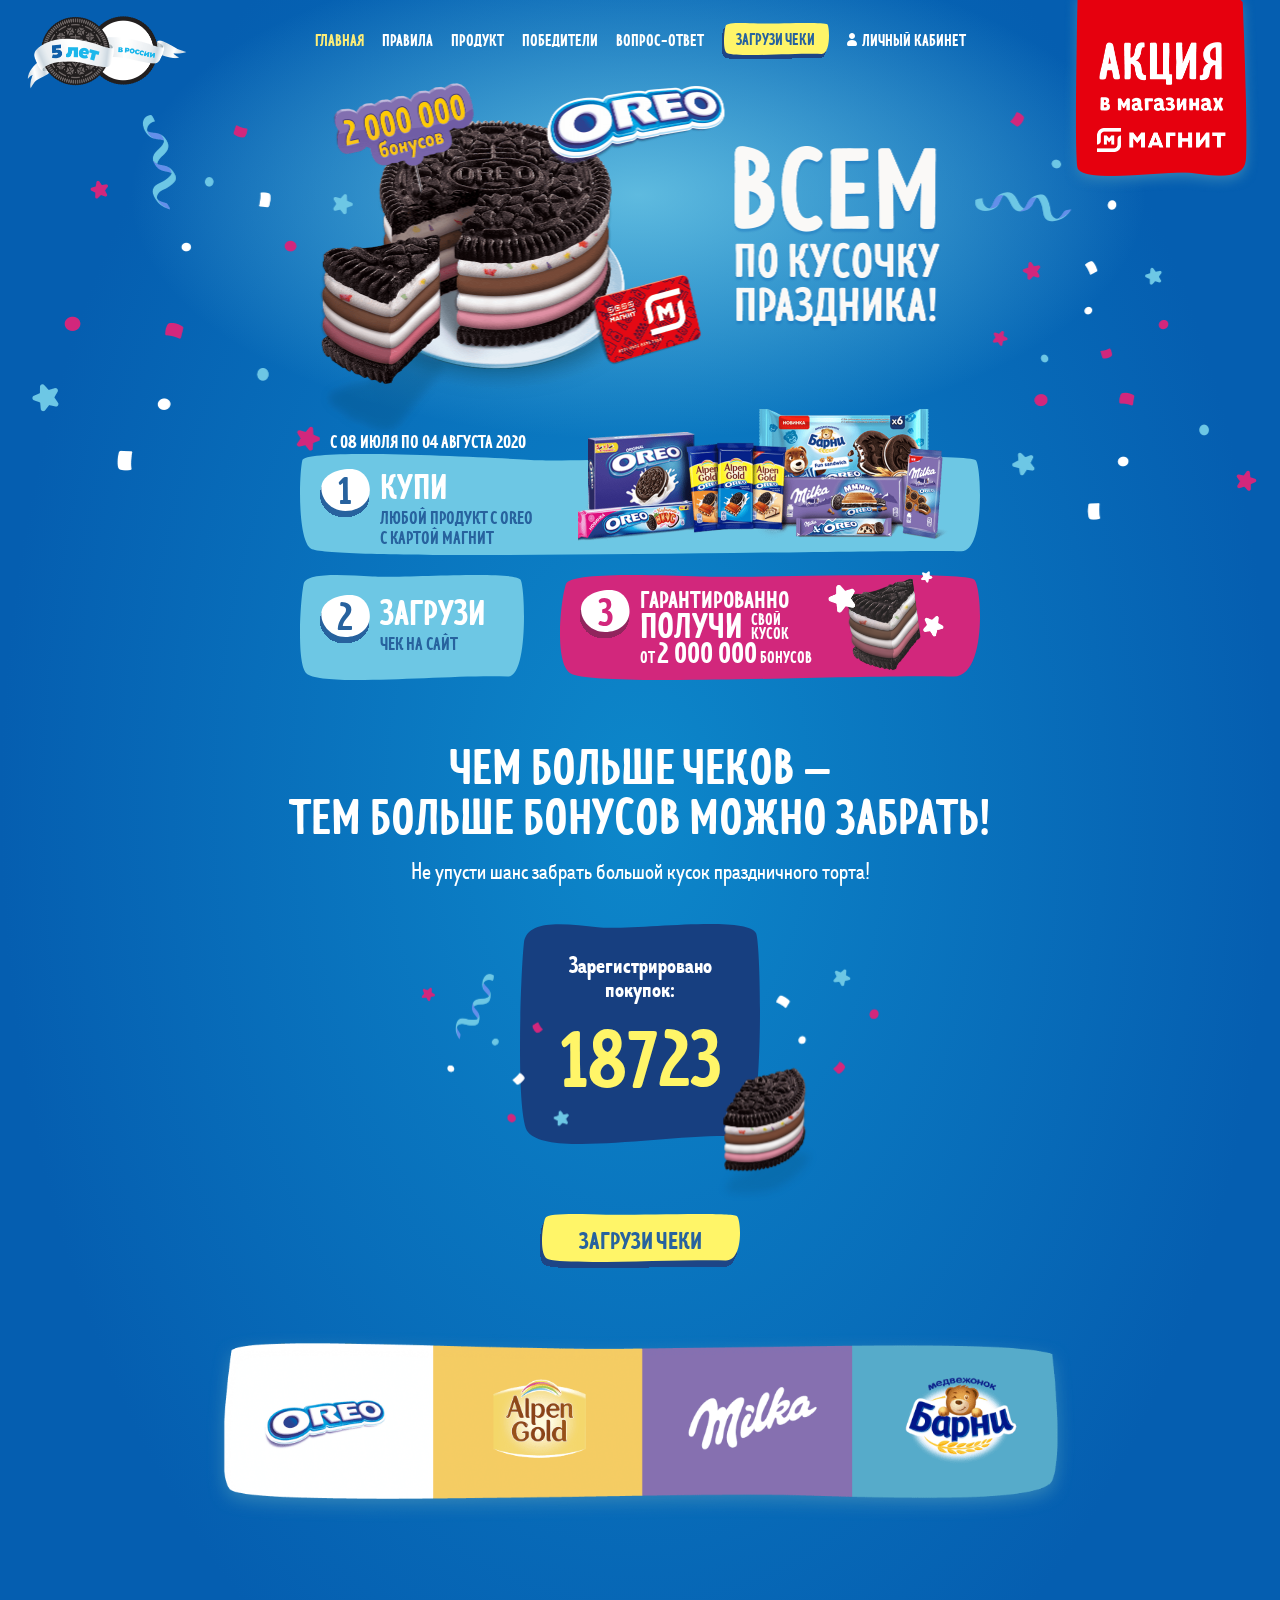
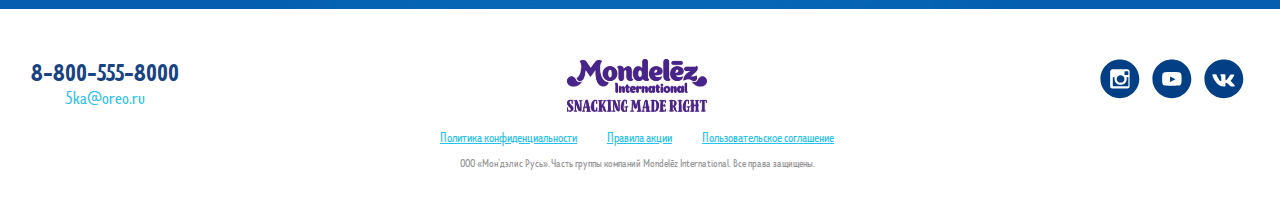
==== index.html @ 5f1902d1 "init" ====
<!DOCTYPE html>
<html lang="en">
<head>
	<meta charset="UTF-8">
	<title>Oreo 5ka</title>
	<meta http-equiv="X-UA-Compatible" content="IE=edge">
    <meta name="viewport" content="width=device-width, initial-scale=1.0, maximum-scale=1.0, minimum-scale=1.0, user-scalable=no">
    <meta name="format-detection" content="telephone=no">
    <link rel="icon" href="favicon.ico">
	<link rel="stylesheet" href="fonts/stylesheet.css">
	<link rel="stylesheet" href="libs/select2/select2.min.css">
	<link rel="stylesheet" href="libs/scrollbar/jquery.scrollbar.css">
	<link rel="stylesheet" href="css/styles.css">
	<!--[if lte IE 9]>
    <script src="http://phpbbex.com/oldies/oldies.js" charset="utf-8"></script>
    <script src="https://oss.maxcdn.com/html5shiv/3.7.3/html5shiv.min.js"></script>
    <script src="https://oss.maxcdn.com/respond/1.4.2/respond.min.js"></script>
    <![endif]-->
</head>
<body>
	<div class="wrapper">
		<div class="content">
			<header>
				<a href="index.html" class="logo">
					<img src="img/logo.png" alt="">
				</a>
				<div class="menu">
					<a href="#!" class="burger"></a>
					<nav class="menu-links">
						<a href="index.html" class="menu-link active">Главная</a>
						<a href="#!" class="menu-link" target="_blank">Правила</a>
						<a href="product.html" class="menu-link">Продукт</a>
						<a href="winners.html" class="menu-link">Победители</a>
						<a href="faq.html" class="menu-link">Вопрос-ответ</a>
						<a href="#!" class="btn menu-btn pop-op" data-popup="check-upload">
							<svg width="107" height="36" viewBox="0 0 107 36" fill="none" xmlns="http://www.w3.org/2000/svg">
							    <g filter="url(#filter0_d)">
							        <path fill-rule="evenodd" clip-rule="evenodd" d="M3.70775 2.75966C2.23156 7.24016 0.0523678 28.0738 5.46008 30.2378C15.2032 34.1368 70.7979 30.2487 99.3932 30.9282C109.113 31.1598 107.574 2.94214 105.289 1.35967C101.271 -1.42124 50.8124 1.01376 35.9423 0.482635C23.3918 0.0345853 4.92046 -0.921437 3.70775 2.75966Z" fill="#FFF568" />
							    </g>
							</svg>
							<span>Загрузи чеки</span>
						</a>
						<a href="lk.html" class="menu-link login-link pop-op" data-popup="auth">Личный кабинет</a>
					</nav>
				</div>
				<div class="action"></div>
			</header>
			<section class="main-page">
				<div class="container">
					<div class="kv"></div>
					<div class="dates">с 08 июля по 04 августа 2020</div>
					<div class="steps">
						<div class="step step1">
							<div class="step-num">1</div>
							<div class="step-title">Купи</div>
							<div class="step-text">Любой продукт с oreo <br>с картой Магнит</div>
							<div class="step-img">
								<img src="img/step1.png" alt="">
							</div>
						</div>
						<div class="step step2">
							<div class="step-num">2</div>
							<div class="step-title">Загрузи</div>
							<div class="step-text">Чек на сайт</div>
						</div>
						<div class="step step3">
							<div class="step-num">3</div>
							<div class="step-text1">Гарантированно</div>
							<div class="step-text-wrapper">
								<div class="step-title">получи</div>
								<div class="step-text2">свой <br>кусок</div>
							</div>
							<div class="step-text3">от <span>2 000 000</span> бонусов</div>
							<div class="step-img">
								<img src="img/step3.png" alt="">
							</div>
						</div>
					</div>
					<div class="main-title">Чем больше чеков — <br>тем больше бонусов можно забрать!</div>
					<div class="main-subtitle">Не упусти шанс забрать большой кусок праздничного торта!</div>
					<div class="buy-block">
						<div class="buy-title">Зарегистрировано <br>покупок:</div>
						<div class="buy-number">18723</div>
					</div>
					<div class="btn-wrap main-btn-wrap">
						<a href="#!" class="btn pop-op" data-popup="check-upload">
							<svg width="200" height="54" viewBox="0 0 200 54" fill="none" xmlns="http://www.w3.org/2000/svg">
							    <g filter="url(#filter1_d)">
							        <path fill-rule="evenodd" clip-rule="evenodd" d="M5.22033 4.13948C2.43666 10.8602 -1.67268 42.1107 8.52472 45.3567C26.8974 51.2052 131.733 45.373 185.656 46.3924C203.985 46.7396 201.082 4.41322 196.773 2.0395C189.197 -2.13186 94.0462 1.52064 66.0055 0.723953C42.3389 0.0518779 7.50715 -1.38215 5.22033 4.13948Z" fill="#FFF568" />
							    </g>
							</svg>
							<span>Загрузи чеки</span>
						</a>
					</div>
					<div class="main-shops-logos">
						<img src="img/shops-logos.png" alt="">
					</div>
				</div>
			</section>
		</div>
		<footer>
			<div class="footer-inner">
				<div class="footer-contacts">
					<a href="tel:8-800-555-8000" class="support-phone">8-800-555-8000</a>
					<a href="mail:5ka@oreo.ru" class="support-mail">5ka@oreo.ru</a>
				</div>
				<div class="footer-nav">
					<div class="mndlz-logo">
						<img src="img/mndlz.svg" alt="">
					</div>
					<div class="footer-links">
						<a href="#!" class="link" target="_blank">Политика конфиденциальности</a>
						<a href="#!" class="link" target="_blank">Правила акции</a>
						<a href="#!" class="link" target="_blank">Пользовательское соглашение</a>
					</div>
					<div class="copyright">ООО «Мон’дэлис Русь». Часть группы компаний Mondelēz International. Все права защищены.</div>
				</div>
				<div class="footer-socials">
					<a href="#!" class="social-icon"><img src="img/in.svg" alt=""></a>
					<a href="#!" class="social-icon"><img src="img/yt.svg" alt=""></a>
					<a href="#!" class="social-icon"><img src="img/vk.svg" alt=""></a>
				</div>
			</div>
		</footer>
	</div>
	<div class="popups">
		<div id="auth" class="popup">
			<div class="popup__wrap">
				<a href="#!" class="close-popup js-close-popup">
					<span>закрыть</span>
					<svg width="15" height="15" viewBox="0 0 12 12" fill="none" xmlns="http://www.w3.org/2000/svg">
						<path d="M11 1L1 11" stroke="#1A4384" stroke-width="2" stroke-linecap="round" stroke-linejoin="round"/>
						<path d="M1 1L11 11" stroke="#1A4384" stroke-width="2" stroke-linecap="round" stroke-linejoin="round"/>
					</svg>
				</a>
                <div class="popup__inner">
                    <div class="popup__title">Войти на сайт</div>
                    <div class="popup__error"></div>
                    <form class="popup-form">
                    	<div class="input-field">
                    		<input type="text" name="phone" class="phone-mask" placeholder="Телефон" required>
                    		
                    	</div>
                    	<div class="input-field mb0">
                    		<input type="password" name="password" placeholder="Пароль" required>
                    		
                    	</div>
                    	<div class="restore-link-wrapper">
                    		<a href="#!" class="invert-link restore-link pop-op" data-popup="restore-password">Не помнишь пароль?</a>
                    	</div>
                    	<div class="btn-wrap">
                    		<button class="btn">
								<svg width="200" height="54" viewBox="0 0 200 54" fill="none" xmlns="http://www.w3.org/2000/svg">
								    <g filter="url(#filter1_d)">
								        <path fill-rule="evenodd" clip-rule="evenodd" d="M5.22033 4.13948C2.43666 10.8602 -1.67268 42.1107 8.52472 45.3567C26.8974 51.2052 131.733 45.373 185.656 46.3924C203.985 46.7396 201.082 4.41322 196.773 2.0395C189.197 -2.13186 94.0462 1.52064 66.0055 0.723953C42.3389 0.0518779 7.50715 -1.38215 5.22033 4.13948Z" fill="#FFF568" />
								    </g>
								</svg>
								<span>Войти</span>
                    		</button>
                    	</div>
                    </form>
                    <div class="reg-text">
                    	Если ты впервые на сайте, тебе нужно
                    	<a href="#!" class="link popup-link pop-op" data-popup="reg">Зарегистрироваться</a>
                    </div>
                </div>
            </div>
		</div>
		<div id="reg" class="popup">
			<div class="popup__wrap">
				<a href="#!" class="close-popup js-close-popup">
					<span>закрыть</span>
					<svg width="15" height="15" viewBox="0 0 12 12" fill="none" xmlns="http://www.w3.org/2000/svg">
						<path d="M11 1L1 11" stroke="#1A4384" stroke-width="2" stroke-linecap="round" stroke-linejoin="round"/>
						<path d="M1 1L11 11" stroke="#1A4384" stroke-width="2" stroke-linecap="round" stroke-linejoin="round"/>
					</svg>
				</a>
                <div class="popup__inner">
                    <div class="popup__title">Регистрация</div>
                    <div class="popup__error"></div>
                    <form class="popup-form">
                    	<div class="input-field">
                    		<input type="text" name="lastName" placeholder="Фамилия" required>
                    	</div>
                    	<div class="input-field">
                    		<input type="text" name="firstName" placeholder="Имя" required>                    		
                    	</div>
                    	<div class="input-field">
                    		<input type="text" name="patronymic" placeholder="Отчество" required>                    		
                    	</div>
                    	<div class="input-field">
                    		<div class="select image-select">
                    			<select name="oreoji" data-placeholder="Выбрать портрет">
									<option value="Выбрать Oreoji" data-image="img/avatars/default.svg">Выбрать Oreoji</option>
									<option value="Выбрать Oreoji" data-image="img/avatars/01.svg">Выбрать Oreoji</option>
									<option value="Выбрать Oreoji" data-image="img/avatars/02.svg">Выбрать Oreoji</option>
									<option value="Выбрать Oreoji" data-image="img/avatars/03.svg">Выбрать Oreoji</option>
									<option value="Выбрать Oreoji" data-image="img/avatars/04.svg">Выбрать Oreoji</option>
									<option value="Выбрать Oreoji" data-image="img/avatars/05.svg">Выбрать Oreoji</option>
									<option value="Выбрать Oreoji" data-image="img/avatars/07.svg">Выбрать Oreoji</option>
									<option value="Выбрать Oreoji" data-image="img/avatars/08.svg">Выбрать Oreoji</option>
									<option value="Выбрать Oreoji" data-image="img/avatars/09.svg">Выбрать Oreoji</option>
									<option value="Выбрать Oreoji" data-image="img/avatars/10.svg">Выбрать Oreoji</option>
									<option value="Выбрать Oreoji" data-image="img/avatars/11.svg">Выбрать Oreoji</option>
									<option value="Выбрать Oreoji" data-image="img/avatars/12.svg">Выбрать Oreoji</option>
									<option value="Выбрать Oreoji" data-image="img/avatars/13.svg">Выбрать Oreoji</option>
									<option value="Выбрать Oreoji" data-image="img/avatars/14.svg">Выбрать Oreoji</option>
									<option value="Выбрать Oreoji" data-image="img/avatars/15.svg">Выбрать Oreoji</option>
									<option value="Выбрать Oreoji" data-image="img/avatars/16.svg">Выбрать Oreoji</option>
									<option value="Выбрать Oreoji" data-image="img/avatars/17.svg">Выбрать Oreoji</option>
									<option value="Выбрать Oreoji" data-image="img/avatars/18.svg">Выбрать Oreoji</option>
									<option value="Выбрать Oreoji" data-image="img/avatars/19.svg">Выбрать Oreoji</option>
									<option value="Выбрать Oreoji" data-image="img/avatars/20.svg">Выбрать Oreoji</option>
								</select>
                    		</div>                  		
                    	</div>
                    	<div class="input-field">
                    		<input type="text" name="phone" class="phone-mask" placeholder="Мобильный телефон" required>                    		
                    	</div>
                    	<div class="input-field">
                    		<input type="text" name="email" placeholder="E-mail" required>                    		
                    	</div>
                    	<div class="checkbox-wrapper">
							<div class="input-field checkbox-field">
	                            <label for="check-rules" class="checkbox">
	                                <input id="check-rules" name="check-rules" type="checkbox" required>
	                                <span class="checkmark"></span>
	                                <span class="checkbox-text">Я согласен с <a href="#!" class="rules-link link" target="_blank">Правилами акции</a></span>
	                            </label> 
	                        </div>
	                        <div class="input-field checkbox-field">
	                            <label for="check-data" class="checkbox">
	                                <input id="check-data" name="check-data" type="checkbox" required>
	                                <span class="checkmark"></span>
	                                <span class="checkbox-text">Я согласен на обработку моих <a href="#!" class="rules-link link" target="_blank">персональных данных</a></span>
	                            </label> 
	                        </div>
						</div>
                    	<div class="btn-wrap">
                    		<!-- <button class="btn">
								<svg width="200" height="54" viewBox="0 0 200 54" fill="none" xmlns="http://www.w3.org/2000/svg">
								    <g filter="url(#filter1_d)">
								        <path fill-rule="evenodd" clip-rule="evenodd" d="M5.22033 4.13948C2.43666 10.8602 -1.67268 42.1107 8.52472 45.3567C26.8974 51.2052 131.733 45.373 185.656 46.3924C203.985 46.7396 201.082 4.41322 196.773 2.0395C189.197 -2.13186 94.0462 1.52064 66.0055 0.723953C42.3389 0.0518779 7.50715 -1.38215 5.22033 4.13948Z" fill="#FFF568" />
								    </g>
								</svg>
								<span>Зарегистрироваться</span>
                    		</button> -->
                    		<a href="#!" class="btn pop-op" data-popup="reg-confirm">
								<svg width="200" height="54" viewBox="0 0 200 54" fill="none" xmlns="http://www.w3.org/2000/svg">
								    <g filter="url(#filter1_d)">
								        <path fill-rule="evenodd" clip-rule="evenodd" d="M5.22033 4.13948C2.43666 10.8602 -1.67268 42.1107 8.52472 45.3567C26.8974 51.2052 131.733 45.373 185.656 46.3924C203.985 46.7396 201.082 4.41322 196.773 2.0395C189.197 -2.13186 94.0462 1.52064 66.0055 0.723953C42.3389 0.0518779 7.50715 -1.38215 5.22033 4.13948Z" fill="#FFF568" />
								    </g>
								</svg>
								<span>Зарегистрироваться</span>
                    		</a>
                    	</div>
                    </form>
                </div>
            </div>
		</div>
		<div id="reg-confirm" class="popup">
			<div class="popup__wrap">
				<a href="#!" class="close-popup js-close-popup">
					<span>закрыть</span>
					<svg width="15" height="15" viewBox="0 0 12 12" fill="none" xmlns="http://www.w3.org/2000/svg">
						<path d="M11 1L1 11" stroke="#1A4384" stroke-width="2" stroke-linecap="round" stroke-linejoin="round"/>
						<path d="M1 1L11 11" stroke="#1A4384" stroke-width="2" stroke-linecap="round" stroke-linejoin="round"/>
					</svg>
				</a>
                <div class="popup__inner">
                	<div class="popup__title">Регистрация пройдена</div>
                    <div class="popup__desc">Пароль отправлен на телефон, указанный при регистрации.</div>
                    <div class="btn-wrap">
                		<a href="#!" class="btn pop-op" data-popup="auth">
							<svg width="200" height="54" viewBox="0 0 200 54" fill="none" xmlns="http://www.w3.org/2000/svg">
							    <g filter="url(#filter1_d)">
							        <path fill-rule="evenodd" clip-rule="evenodd" d="M5.22033 4.13948C2.43666 10.8602 -1.67268 42.1107 8.52472 45.3567C26.8974 51.2052 131.733 45.373 185.656 46.3924C203.985 46.7396 201.082 4.41322 196.773 2.0395C189.197 -2.13186 94.0462 1.52064 66.0055 0.723953C42.3389 0.0518779 7.50715 -1.38215 5.22033 4.13948Z" fill="#FFF568" />
							    </g>
							</svg>
							<span>Войти</span>
                		</a>
                	</div>
                </div>
            </div>
		</div>
		<div id="restore-password" class="popup">
			<div class="popup__wrap">
				<a href="#!" class="close-popup js-close-popup">
					<span>закрыть</span>
					<svg width="15" height="15" viewBox="0 0 12 12" fill="none" xmlns="http://www.w3.org/2000/svg">
						<path d="M11 1L1 11" stroke="#1A4384" stroke-width="2" stroke-linecap="round" stroke-linejoin="round"/>
						<path d="M1 1L11 11" stroke="#1A4384" stroke-width="2" stroke-linecap="round" stroke-linejoin="round"/>
					</svg>
				</a>
                <div class="popup__inner">
                    <div class="popup__title">Сброс пароля</div>
                    <form class="popup-form">
                    	<div class="popup__desc before-send">Введи свой телефон для восстановления пароля<br><br>Мы отправим смс-сообщение <br>с паролем</div>
                    	<div class="popup__desc after-send" style="display: none;">Пароль был отправлен<br>в смс-сообщении</div>
                    	<div class="input-field">
                    		<input type="text" name="phone" class="phone-mask" placeholder="Телефон" required>
                    	</div>
                    	<div class="input-field">
							<span class="clock-text" style="display: none;">Можно отправить повторно через <span class="clock"></span></span>
                    	</div>
                    	<div class="btn-wrap">
                    		<button class="btn">
	                			<svg width="200" height="54" viewBox="0 0 200 54" fill="none" xmlns="http://www.w3.org/2000/svg">
								    <g filter="url(#filter1_d)">
								        <path fill-rule="evenodd" clip-rule="evenodd" d="M5.22033 4.13948C2.43666 10.8602 -1.67268 42.1107 8.52472 45.3567C26.8974 51.2052 131.733 45.373 185.656 46.3924C203.985 46.7396 201.082 4.41322 196.773 2.0395C189.197 -2.13186 94.0462 1.52064 66.0055 0.723953C42.3389 0.0518779 7.50715 -1.38215 5.22033 4.13948Z" fill="#FFF568" />
								    </g>
								</svg>
								<span>Отправить</span>
	                		</button>
                    	</div>
                    </form>
                </div>
            </div>
		</div>
		<div id="check-upload" class="popup">
			<div class="popup__wrap">
				<a href="#!" class="close-popup js-close-popup">
					<span>закрыть</span>
					<svg width="15" height="15" viewBox="0 0 12 12" fill="none" xmlns="http://www.w3.org/2000/svg">
						<path d="M11 1L1 11" stroke="#1A4384" stroke-width="2" stroke-linecap="round" stroke-linejoin="round"/>
						<path d="M1 1L11 11" stroke="#1A4384" stroke-width="2" stroke-linecap="round" stroke-linejoin="round"/>
					</svg>
				</a>
                <div class="popup__inner">
                    <div class="popup__title">Загрузка чека</div>
                    <div class="iframe-wrap">
                        <iframe src="https://checkservice.emg.ru/Upload?id=630b7ffa-2815-4c9b-96f8-b485c73a1ed9&participantId=1&hash=1958d3842a1595b11ec2c7ed5e9e6305" class="iframe" frameborder="0"></iframe>
                    </div>
                </div>
            </div>
		</div>
		<div id="check-rejected" class="popup">
			<div class="popup__wrap">
				<a href="#!" class="close-popup js-close-popup">
					<span>закрыть</span>
					<svg width="15" height="15" viewBox="0 0 12 12" fill="none" xmlns="http://www.w3.org/2000/svg">
						<path d="M11 1L1 11" stroke="#1A4384" stroke-width="2" stroke-linecap="round" stroke-linejoin="round"/>
						<path d="M1 1L11 11" stroke="#1A4384" stroke-width="2" stroke-linecap="round" stroke-linejoin="round"/>
					</svg>
				</a>
                <div class="popup__inner">
                	<div class="popup__title">Чек отклонен</div>
                    <div class="popup__desc">Такой чек уже был загружен ранее. Попробуйте загрузить другой чек.</div>
                    <div class="btn-wrap">
                		<a href="#!" class="btn js-close-popup">
                			<svg width="200" height="54" viewBox="0 0 200 54" fill="none" xmlns="http://www.w3.org/2000/svg">
							    <g filter="url(#filter1_d)">
							        <path fill-rule="evenodd" clip-rule="evenodd" d="M5.22033 4.13948C2.43666 10.8602 -1.67268 42.1107 8.52472 45.3567C26.8974 51.2052 131.733 45.373 185.656 46.3924C203.985 46.7396 201.082 4.41322 196.773 2.0395C189.197 -2.13186 94.0462 1.52064 66.0055 0.723953C42.3389 0.0518779 7.50715 -1.38215 5.22033 4.13948Z" fill="#FFF568" />
							    </g>
							</svg>
							<span>Понятно</span>
                		</a>
                	</div>
                </div>
            </div>
		</div>
		<div id="get-prize" class="popup">
			<div class="popup__wrap">
				<a href="#!" class="close-popup js-close-popup">
					<span>закрыть</span>
					<svg width="15" height="15" viewBox="0 0 12 12" fill="none" xmlns="http://www.w3.org/2000/svg">
						<path d="M11 1L1 11" stroke="#1A4384" stroke-width="2" stroke-linecap="round" stroke-linejoin="round"/>
						<path d="M1 1L11 11" stroke="#1A4384" stroke-width="2" stroke-linecap="round" stroke-linejoin="round"/>
					</svg>
				</a>
                <div class="popup__inner">
                	<div class="popup__title">Получение приза</div>
                    <div class="popup__desc">Информация о получения была отправлена на почту.</div>
                    <div class="btn-wrap">
                		<a href="#!" class="btn js-close-popup">
                			<svg width="200" height="54" viewBox="0 0 200 54" fill="none" xmlns="http://www.w3.org/2000/svg">
							    <g filter="url(#filter1_d)">
							        <path fill-rule="evenodd" clip-rule="evenodd" d="M5.22033 4.13948C2.43666 10.8602 -1.67268 42.1107 8.52472 45.3567C26.8974 51.2052 131.733 45.373 185.656 46.3924C203.985 46.7396 201.082 4.41322 196.773 2.0395C189.197 -2.13186 94.0462 1.52064 66.0055 0.723953C42.3389 0.0518779 7.50715 -1.38215 5.22033 4.13948Z" fill="#FFF568" />
							    </g>
							</svg>
							<span>Понятно</span>
                		</a>
                	</div>
                </div>
            </div>
		</div>
		<div id="reg-card" class="popup">
			<div class="popup__wrap">
				<a href="#!" class="close-popup js-close-popup">
					<span>закрыть</span>
					<svg width="15" height="15" viewBox="0 0 12 12" fill="none" xmlns="http://www.w3.org/2000/svg">
						<path d="M11 1L1 11" stroke="#1A4384" stroke-width="2" stroke-linecap="round" stroke-linejoin="round"/>
						<path d="M1 1L11 11" stroke="#1A4384" stroke-width="2" stroke-linecap="round" stroke-linejoin="round"/>
					</svg>
				</a>
                <div class="popup-bg">
                	<div class="popup__inner">
	                	<div class="popup__title">Добавить карту</div>
	                    <form class="popup-form">
	                    	<div class="input-field">
	                    		<input type="text" name="phone" class="card-mask" placeholder="Номер Выручай-карты" required>
	                    	</div>
	                    	<div class="btn-wrap">
	                    		<button class="btn">
	                    			<svg width="200" height="54" viewBox="0 0 200 54" fill="none" xmlns="http://www.w3.org/2000/svg">
									    <g filter="url(#filter1_d)">
									        <path fill-rule="evenodd" clip-rule="evenodd" d="M5.22033 4.13948C2.43666 10.8602 -1.67268 42.1107 8.52472 45.3567C26.8974 51.2052 131.733 45.373 185.656 46.3924C203.985 46.7396 201.082 4.41322 196.773 2.0395C189.197 -2.13186 94.0462 1.52064 66.0055 0.723953C42.3389 0.0518779 7.50715 -1.38215 5.22033 4.13948Z" fill="#FFF568" />
									    </g>
									</svg>
									<span>Сохранить</span>
	                    		</button>
	                    	</div>
	                    </form>
	                </div>
                </div>
            </div>
		</div>
	</div>

	<svg class="svg-filters">
	    <defs>
	    	<filter id="filter1_d" x="0" y="0" width="200" height="54" filterUnits="userSpaceOnUse" color-interpolation-filters="sRGB">
	            <feFlood flood-opacity="0" result="BackgroundImageFix" />
	            <feColorMatrix in="SourceAlpha" type="matrix" values="0 0 0 0 0 0 0 0 0 0 0 0 0 0 0 0 0 0 127 0" />
	            <feOffset dx="-2" dy="6" />
	            <feColorMatrix type="matrix" values="0 0 0 0 0.113725 0 0 0 0 0.270588 0 0 0 0 0.52549 0 0 0 1 0" />
	            <feBlend mode="normal" in2="BackgroundImageFix" result="effect1_dropShadow" />
	            <feBlend mode="normal" in="SourceGraphic" in2="effect1_dropShadow" result="shape" />
	        </filter>
		    <filter id="filter0_d" x="0" y="0" width="107" height="36" filterUnits="userSpaceOnUse" color-interpolation-filters="sRGB">
	            <feFlood flood-opacity="0" result="BackgroundImageFix" />
	            <feColorMatrix in="SourceAlpha" type="matrix" values="0 0 0 0 0 0 0 0 0 0 0 0 0 0 0 0 0 0 127 0" />
	            <feOffset dx="-2" dy="4" />
	            <feColorMatrix type="matrix" values="0 0 0 0 0.113725 0 0 0 0 0.270588 0 0 0 0 0.52549 0 0 0 1 0" />
	            <feBlend mode="normal" in2="BackgroundImageFix" result="effect1_dropShadow" />
	            <feBlend mode="normal" in="SourceGraphic" in2="effect1_dropShadow" result="shape" />
	        </filter>
		</defs>
	</svg>

	<script src="libs/jquery-3.4.1.min.js"></script>
	<script src="libs/select2/select2.min.js"></script>
	<script src="libs/jquery.validate.min.js"></script>
	<script src="libs/scrollbar/jquery.scrollbar.min.js"></script>
	<script src="libs/jquery.inputmask.min.js"></script>
	<script src="libs/jquery.countdown.min.js"></script>
	<script src="js/scripts.js"></script>
</body>
</html>
---- fonts/stylesheet.css ----
@font-face {
  font-family: 'TT Limes Sans';
  src: url("TTLimesSans-Light.eot");
  src: url("TTLimesSans-Light.eot?#iefix") format("embedded-opentype"), url("TTLimesSans-Light.woff2") format("woff2"), url("TTLimesSans-Light.woff") format("woff"), url("TTLimesSans-Light.ttf") format("truetype"), url("TTLimesSans-Light.svg#TTLimesSans-Light") format("svg");
  font-weight: 300;
  font-style: normal;
}

@font-face {
  font-family: 'TT Limes Sans';
  src: url("TTLimesSans-Regular.eot");
  src: url("TTLimesSans-Regular.eot?#iefix") format("embedded-opentype"), url("TTLimesSans-Regular.woff2") format("woff2"), url("TTLimesSans-Regular.woff") format("woff"), url("TTLimesSans-Regular.ttf") format("truetype"), url("TTLimesSans-Regular.svg#TTLimesSans-Regular") format("svg");
  font-weight: normal;
  font-style: normal;
}

@font-face {
  font-family: 'TT Limes Sans';
  src: url("TTLimesSans-Bold.eot");
  src: url("TTLimesSans-Bold.eot?#iefix") format("embedded-opentype"), url("TTLimesSans-Bold.woff2") format("woff2"), url("TTLimesSans-Bold.woff") format("woff"), url("TTLimesSans-Bold.ttf") format("truetype"), url("TTLimesSans-Bold.svg#TTLimesSans-Bold") format("svg");
  font-weight: bold;
  font-style: normal;
}
---- css/styles.css ----
html {
    line-height: 1.15;
    -ms-text-size-adjust: 100%;
    -moz-text-size-adjust: 100%;
    -webkit-text-size-adjust: 100%;
}

html, body, div, span, applet, object, iframe,
h1, h2, h3, h4, h5, h6, p, blockquote, pre,
a, abbr, acronym, address, big, cite, code,
del, dfn, em, img, ins, kbd, q, s, samp,
small, strike, strong, sub, sup, tt, var,
b, u, i, center,
dl, dt, dd, ol, ul, li,
fieldset, form, label, legend,
table, caption, tbody, tfoot, thead, tr, th, td,
article, aside, canvas, details, embed,
figure, figcaption, footer, header, hgroup,
menu, nav, output, ruby, section, summary,
time, mark, audio, video {
	margin: 0;
	padding: 0;
	border: 0;
}

main {
    display: block;
}

ol,
ul {
    list-style: none;
}

b,
strong {
    font-weight: bold;
}

*,
:after,
:before {
    box-sizing: border-box;
}

img {
    max-width: 100%;
    border-style: none;
}

img[width="0"][height="0"] {
    display: none;
}

a {
    color: inherit;
    cursor: pointer;
    background-color: transparent;
    text-decoration: none;
    -webkit-transition: all .3s linear;
    transition: all .3s linear;
}

a:hover,
a:focus {
    text-decoration: none;
}

input,
select,
textarea,
button {
    border: none;
    outline: none;
    border-radius: 0;
    -webkit-appearance: none;
    font-family: inherit;
    font-size: 100%;
    line-height: 1.15;
    margin: 0;
}

textarea {
    overflow: auto;
}

textarea::-webkit-scrollbar {
    width: 0;
}

::-ms-clear {
    display: none;
}

input {
    overflow: visible;
}

button {
    cursor: pointer;
    border: none;
    outline: none;
    overflow: visible;
}

button,
select {
    text-transform: none;
}

button::-moz-focus-inner,
[type="button"]::-moz-focus-inner,
[type="reset"]::-moz-focus-inner,
[type="submit"]::-moz-focus-inner {
    border-style: none;
    padding: 0;
}

button,
[type="button"],
[type="reset"],
[type="submit"] {
    -webkit-appearance: button;
}

[type="checkbox"],
[type="radio"] {
    box-sizing: border-box;
    padding: 0;
}

[type="search"]::-webkit-search-decoration {
    -webkit-appearance: none;
}

[type="search"] {
    -webkit-appearance: textfield;
    outline-offset: -2px;
}

::-webkit-file-upload-button {
    -webkit-appearance: button;
    font: inherit;
}

::-webkit-file-upload-button {
    -webkit-appearance: button;
    font: inherit;
}

input[type=number]::-webkit-inner-spin-button,
input[type=number]::-webkit-outer-spin-button {
    -webkit-appearance: none;
    margin: 0;
}

input[type=number] {
    -moz-appearance: textfield;
}

select::-ms-expand {
    display: none;
}

* {
    box-sizing: border-box;
}

h1, h2, h3, h4, h5, h6, p {
    margin: 0;
}

ul, ol {
    margin: 0;
    padding: 0;
    list-style: none;
}

a {
    color: inherit;
    text-decoration: none;
}

a:hover,
a:focus {
    text-decoration: none;
}

textarea {
    width: 100%;
    resize: none;
    border: none;
    outline: none;
    border-radius: 0;
    scrollbar-width: none;
    -ms-overflow-style: none;
}

label {
    margin: 0;
}

input,
button,
select {
    border: none;
    outline: none;
}

input {
    border-radius: 0;
}

.mobile-visible {
    display: none;
}

@media (max-width: 1000px) {
    .mobile-visible {
        display: block;
    }

    .desktop-visible {
        display: none;
    }
}

.no-scrolling {
	overflow: hidden;
}

.link {
	text-decoration: underline;
}

.link:hover {
	text-decoration: none;
}

.invert-link {
	text-decoration: none;
}

.invert-link:hover {
	text-decoration: underline;
}

.svg-filters {
  position: absolute;
  z-index: -100;
  width: 0;
  height: 0;
}

/*SCROLL ---------------------- */
body .scroll-element,
body .scroll-element div {
    border: none;
    margin: 0;
    padding: 0;
    position: absolute;
    z-index: 1;
}

body .scroll-element div {
    display: block;
    height: 100%;
    left: 0;
    top: 0;
    width: 100%;
}

body .scroll-element.scroll-x {
    bottom: 1px;
    height: 8px;
    left: 0;
    width: 100%;
}

.collection-list.scroll-wrapper>.scroll-content {
    padding-bottom: 10px;
}

body .collection-list .scroll-element.scroll-y {
    display: none;
}

body .scroll-element.scroll-x .scroll-element_track {
    top: 0;
    width: 100%;
    height: 8px;
}

body .scroll-element.scroll-y {
    height: 100%;
    right: 0;
    top: 0;
    width: 6px;
}

body .scroll-element .scroll-element_outer {
    overflow: visible;
}

body .scroll-element .scroll-element_outer,
body .scroll-element .scroll-element_track,
body .scroll-element .scroll-bar {
    border-radius: 10px;
}

body .scroll-element .scroll-element_track {
    background: #fff;
    left: 0;
    width: 5px;
}

body .scroll-element .scroll-bar {
    height: auto;
    min-height: 10px;
    max-height: 100px;
    width: 5px;
    background: #6DC7E4;
    box-shadow: none;
    left: 0;
    position: relative;
}

body .scroll-element:hover .scroll-bar {
    
}

body .scroll-element.scroll-draggable .scroll-bar {
    
}

body .scroll-element.scroll-x.scroll-scrolly_visible .scroll-element_track {
    left: -12px;
}

body .scroll-element.scroll-y.scroll-scrollx_visible .scroll-element_track {
    top: -12px;
}

body .scroll-element.scroll-x.scroll-scrolly_visible .scroll-element_size {
    left: -12px;
}

body .scroll-element.scroll-y.scroll-scrollx_visible .scroll-element_size {
    top: -12px;
}

/**/

/* Select2 */
.select2-container {
    width: 100% !important;
    outline: none;
}

.select2-container * {
    outline: none;
}

.image-select .select2-container .select2-dropdown,
.feedback-select .select2-container .select2-dropdown {
    border: none;
    box-shadow: 7px 7px 23px rgba(0, 0, 0, 0.1);
}

.image-select .week-winners .select2-container .select2-dropdown,
.feedback-select .week-winners .select2-container .select2-dropdown {
    border: 2px solid #27C2EE;
    border-radius: 0;
}

.image-select .select2-container .select2-search,
.feedback-select .select2-container .select2-search {
    position: relative;
}

.image-select .select2-container .select2-search::before,
.feedback-select .select2-container .select2-search::before {
    content: '';
    position: absolute;
    top: 0;
    right: 0;
    bottom: 0;
    width: 40px;
    background-color: #023f85;
}

.image-select .select2-container .select2-search__field,
.feedback-select .select2-container .select2-search__field {
    width: calc(100% - 45px);
}

.image-select .select2-container .select2-results__option,
.feedback-select .select2-container .select2-results__option {
    /*padding: 10px 0 10px 20px;*/
    color: #000;
    font-size: 18px;
}

.feedback-select .select2-container .select2-results__option {
    padding: 5px 0 5px 20px;
}

.image-select .select2-container .select2-results__option:hover,
.feedback-select .select2-container .select2-results__option:hover {
    background-color: #e3f3ff;
}

.image-select .select2-container .select2-results__options,
.feedback-select .select2-container .select2-results__options {
    max-height: 210px !important;
}

.image-select .select2-container .select2-selection,
.feedback-select .select2-container .select2-selection {
    width: 100%;
    height: 42px;
    padding: 0 20px;
    display: -webkit-box;
    display: flex;
    -webkit-box-align: center;
    align-items: center;
    border: none;
    border-radius: 21px;
}

.image-select .select2-container .select2-selection__placeholder,
.feedback-select .select2-container .select2-selection__placeholder {
    color: #000 !important;
    font-size: 18px;
}

.feedback-select .select2-container .select2-selection__placeholder {
    font-size: 21px;
}

.image-select .select2-container .select2-selection__rendered,
.feedback-select .select2-container .select2-selection__rendered {
    padding-left: 0 !important;
    padding-right: 0 !important;
    color: #000 !important;
    font-size: 18px;
}

.feedback-select .select2-container .select2-selection__rendered {
    font-size: 21px;
}

.image-select .select2-container .select2-selection__arrow,
.feedback-select .select2-container .select2-selection__arrow {
    top: 0 !important;
    bottom: 0;
    right: 0 !important;
    width: 40px !important;
    height: 100% !important;
    border-radius: 0 21px 21px 0;
    background-color: #023f85;
}

.image-select .select2-container .select2-selection__arrow b,
.feedback-select .select2-container .select2-selection__arrow b {
    border-width: 10px 6px 0 !important;
    margin-left: -7px !important;
    border-color: #fff transparent transparent !important;
    -webkit-transition: all .2s ease-out;
    transition: all .2s ease-out;
}

.image-select .select2-container--default .select2-results__option[aria-selected=true],
.feedback-select .select2-container--default .select2-results__option[aria-selected=true] {
    background-color: #f7f7f7;
}

.image-select .select2-container--default .select2-results__option--highlighted[aria-selected],
.feedback-select .select2-container--default .select2-results__option--highlighted[aria-selected] {
    background-color: #f7f7f7;
    color: #3d3d3d;
}

.image-select .select2-container--open .select2-selection__arrow,
.feedback-select .select2-container--open .select2-selection__arrow {
    border-radius: 0 21px 0 0;
}

.image-select .select2-container--open .select2-selection__arrow b,
.feedback-select .select2-container--open .select2-selection__arrow b {
    -webkit-transform: rotate(180deg);
    -ms-transform: rotate(180deg);
    transform: rotate(180deg);
    margin-top: -4px !important;
}

.image-select .select2-search,
.feedback-select .select2-search {
    display: none !important;
}

.image-select .select2-container .select2-selection {
    padding: 0;
}

.image-select .select2-results__options,
.feedback-select .select2-results__options {
    max-height: 206px !important;
}

.image-select .select2-results__option {
    padding: 2px 1px;
}

.image-select .select2-results__option:hover,
.feedback-select .select2-results__option:hover {
    background-color: #e3f3ff;
}

.image-select .select2-image {
    display: -webkit-box;
    display: flex;
    -webkit-box-align: center;
    align-items: center;
    padding-left: 2px;
    color: #000;
    font-size: 18px;
}

.image-select .select2-image__img {
    width: 30px;
    background-color: #114182;
    height: 30px;
    border-radius: 50%;
    display: -webkit-box;
    display: flex;
    -webkit-box-align: end;
    align-items: flex-end;
    -webkit-box-pack: center;
    justify-content: center;
    margin-right: 10px;
    overflow: hidden;
}

.image-select .select2-image__img img {
    width: 21px;
}
/**/

/* Slider */
.slick-slider {
    position: relative;
    display: block;
    box-sizing: border-box;
    -webkit-user-select: none;
    -moz-user-select: none;
    -ms-user-select: none;
    user-select: none;
    -webkit-touch-callout: none;
    -khtml-user-select: none;
    -ms-touch-action: pan-y;
    touch-action: pan-y;
    -webkit-tap-highlight-color: transparent;
}

.slick-list {
    position: relative;
    display: block;
    overflow: hidden;
    margin: 0;
    padding: 0;
}

.slick-list:focus {
    outline: none;
}

.slick-list.dragging {
    cursor: pointer;
    cursor: hand;
}

.slick-slider .slick-track,
.slick-slider .slick-list {
    -webkit-transform: translate3d(0, 0, 0);
    -moz-transform: translate3d(0, 0, 0);
    -ms-transform: translate3d(0, 0, 0);
    -o-transform: translate3d(0, 0, 0);
    transform: translate3d(0, 0, 0);
}

.slick-track {
    position: relative;
    top: 0;
    left: 0;
    display: block;
    margin-left: auto;
    margin-right: auto;
}

.slick-track:before,
.slick-track:after {
    display: table;
    content: '';
}

.slick-track:after {
    clear: both;
}

.slick-loading .slick-track {
    visibility: hidden;
}

.slick-slide {
    display: none;
    float: left;
    height: 100%;
    min-height: 1px;
}

[dir='rtl'] .slick-slide {
    float: right;
}

.slick-slide img {
    display: block;
}

.slick-slide.slick-loading img {
    display: none;
}

.slick-slide.dragging img {
    pointer-events: none;
}

.slick-initialized .slick-slide {
    display: block;
}

.slick-loading .slick-slide {
    visibility: hidden;
}

.slick-vertical .slick-slide {
    display: block;
    height: auto;
    border: 1px solid transparent;
}

.slick-arrow.slick-hidden {
    display: none;
}

/**/

html,
body {
    height: 100%;
}

body {
    margin: 0;
    color: #fff;
    font: normal 16px/19px 'TT Limes Sans', sans-serif;
}

.wrapper {
    display: flex;
    flex-direction: column;
    min-height: 100%;
    background: radial-gradient(49.83% 55.68% at 49.83% 44.32%, #0D87CA 0%, #055EB0 100%);
}

.content {
    flex: 1 0 auto;
    overflow: hidden;
}

.container {
    max-width: 1030px;
    width: 100%;
    margin: 0 auto;
    padding: 0 15px;
}

header {
    display: flex;
    justify-content: center;
    -ms-align-items: center;
    align-items: center;
    position: relative;
    max-width: 1240px;
    width: 100%;
    height: 82px;
    margin: auto;
    z-index: 2;
}

.logo {
    position: absolute;
    top: 10px;
    left: 0;
    display: block;
    max-width: 170px;
    width: 100%;
}

.menu-links {
    display: flex;
    -ms-align-items: center;
    align-items: center;
    justify-content: center;
}

.menu-links.fixed {
    position: fixed;
    top: 0;
    left: 0;
    right: 0;
    margin: auto;
    height: 82px;
    z-index: 1;
    background: radial-gradient(49.83% 55.68% at 49.83% 44.32%, #0D87CA 0%, #055EB0 100%);
    z-index: 5;
}

.menu-links a {
    position: relative;
    font-weight: bold;
    font-size: 16px;
    line-height: 19px;
    text-transform: uppercase;
    margin: 0 9px;
}

.menu-links .menu-link::after {
    content: '';
    position: absolute;
    left: 0;
    bottom: -5px;
    width: 0;
    height: 2px;
    background: #fff;
    transition: .2s linear;
}

.menu-links .menu-link:hover::after {
    width: 100%;
}

.menu-link.active {
    color: #FCED78;
}

.login-link {
    padding-left: 15px;
}

.login-link::before {
    content: '';
    position: absolute;
    top: -2px;
    left: 0;
    bottom: 0;
    width: 10px;
    height: 14px;
    margin: auto;
    background: url(../img/profile-icon.svg) center no-repeat;
    background-size: contain;
}

.profile-menu {
    margin-left: 20px;
}

.profile-links,
.profile-menu {
    position: relative;
}

.profile-avatar-mini {
    position: absolute;
    top: 0;
    left: 0;
    bottom: 0;
    display: flex;
    -ms-align-items: center;
    align-items: center;
    justify-content: center;
    width: 20px;
    height: 20px;
    margin: auto;
    border: 1px solid #D2311A;
    border-radius: 50px;
    background: #1a4384;
    overflow: hidden;
}

.profile-links .profile-link {
    margin: 0;
    padding-left: 25px;
}

.login-menu {
    display: none;
    position: absolute;
    top: -10px;
    left: -15px;
    width: 146px;
    height: 184px;
    background: #173F80;
    border-radius: 15px;
    padding: 40px 16px 10px;
    z-index: 0;
}

.login-menu span {
    font-size: 14px;
    line-height: 17px;
    color: rgba(255, 255, 255, .5);
}

.login-menu a {
    display: block;
    font-weight: normal;
    text-transform: none;
    text-decoration: underline;
    margin: 6px 0;
}

.login-menu a:hover {
    color: #FCED78;
}

.login-menu a.active {
    font-weight: bold;
    text-decoration: none;
}

.login-menu .logout-link {
    position: absolute;
    bottom: 10px;
    right: 16px;
    padding-right: 12px;
    font-size: 14px;
    line-height: 1;
    color: #6DC7E4;
}

.logout-link::after {
    content: '';
    position: absolute;
    top: 0;
    bottom: 0;
    right: 0;
    width: 8px;
    height: 8px;
    margin: auto;
    background: url(../img/logout-icon.svg) center no-repeat;
    background-size: contain;
}

footer {
    flex: 0 0 auto;
    min-height: 200px;
    background: #fff;
    padding: 50px 30px;
}

.footer-inner {
    max-width: 1240px;
    width: 100%;
    margin: auto;
    display: flex;
    justify-content: space-between;
    text-align: center;
}

.footer-contacts {
    max-width: 150px;
}

footer a {
    color: #27C2EE;
}

.support-phone {
    font-weight: bold;
    font-size: 24px;
    line-height: 29px;
    color: #1A4384;
}

.support-mail {
    font-size: 18px;
    line-height: 22px;
}

.mndlz-logo {
    margin-bottom: 12px;
}

.footer-links {
    display: flex;
    -ms-align-items: center;
    align-items: center;
    justify-content: center;
    margin-bottom: 10px;
}

.footer-links a {
    font-size: 14px;
    line-height: 17px;
    margin: 0 15px;
}

.copyright {
    font-size: 12px;
    line-height: 15px;
    color: #969696;
}

.footer-socials {
    display: flex;
    justify-content: center;
}

.footer-socials a {
    margin: 0 6px;
}

.popup {
    position: fixed;
    top: 0;
    left: 0;
    bottom: 0;
    right: 0;
    width: 100%;
    background-color: rgba(1, 28, 58, 0.8);
    z-index: -1;
    opacity: 0;
    -webkit-transition: all .2s linear;
    transition: all .2s linear;
    display: -webkit-box;
    display: flex;
    -webkit-box-pack: center;
    justify-content: center;
    -webkit-box-align: start;
    align-items: flex-start;
    padding-top: 10%;
    pointer-events: none;
    overflow-y: auto;
    -webkit-overflow-scrolling: touch;
}

.js-popup-show {
    z-index: 999;
    opacity: 1;
    pointer-events: visible;
}

.popup__wrap {
    max-width: 310px;
    width: 100%;
    display: flex;
    flex-direction: column;
    align-items: center;
    position: relative;
    color: #fff;
}

.popup__wrap::before {
    content: '';
    position: absolute;
    top: -20px;
    left: 1px;
    right: 0;
    margin: auto;
    width: 305px;
    height: 60px;
    background: url(../img/popup-bg-top.png) center no-repeat;
    background-size: contain;
}

.popup__wrap::after {
    content: '';
    position: absolute;
    bottom: -25px;
    left: -11px;
    right: 0;
    margin: auto;
    width: 327px;
    height: 61px;
    background: url(../img/popup-bg-bottom.png) center no-repeat;
    background-size: contain;
}

.popup-bg {
    width: 100%;
    height: 100%;
}

.popup__inner {
    background: #6DC7E4;
    max-width: 300px;
    margin: auto;
    width: 100%;
    padding: 40px 20px 40px;
    border-top-left-radius: 30px;
    border-top-right-radius: 30px;
    border-bottom-left-radius: 40px;
    border-bottom-right-radius: 40px;
}

.popup-form {
    max-width: 240px;
    width: 100%;
    margin: auto;
}

.popup-form + div {
    margin-top: 20px;
}

.popup__title {
    font-weight: bold;
    font-size: 36px;
    line-height: 44px;
    text-align: center;
    margin: 0 auto 10px;
}

.popup__error {
    text-align: center;
    font-size: 14px;
    line-height: 17px;
    min-height: 17px;
    color: #D2311A;
    margin: 0 auto 10px;
}

.popup__desc {
    text-align: center;
    font-size: 21px;
    line-height: 1;
    margin: 0 auto 20px;
}

.popup__text {
    font-size: 14px;
    line-height: 17px;
    margin-bottom: 15px;
}

.reg-text {
    text-align: center;
    font-size: 14px;
    line-height: 19px;
    color: #1A4384;
}

.popup-link {
    display: block;
    font-size: 16px;
}

.popup .btn span {
    font-size: 22px;
}

.checkbox-wrapper {
    margin: 20px auto;
}

.checkbox-field {
    text-align: left;
    max-width: 190px;
}

.checkbox {
    padding-left: 35px;
    display: inline-block;
    min-height: 25px;
    line-height: 25px;
}

.checkbox input {
    -webkit-appearance: none;
    padding: 0;
    opacity: 0;
    top: 0;
    left: 0;
    width: 25px;
    height: 25px;
    position: absolute;
}

.checkmark {
    position: absolute;
    left: 0;
    width: 25px;
    height: 25px;
    background: #fff;
    border: transparent;
    border-radius: 10px;
}

.checkbox input:checked + .checkmark::after {
    content: '';
    position: absolute;
    width: 15px;
    height: 15px;
    border-radius: 10px;
    top: 0;
    left: 0;
    right: 0;
    bottom: 0;
    margin: auto;
    background: #27629E;
}

.checkbox-text {
    font-size: 16px;
    line-height: 14px;
    display: inline-block;
    vertical-align: middle;
}

.close-popup {
    position: absolute;
    top: 15px;
    right: 20px;
    display: flex;
    -ms-align-items: center;
    align-items: center;
}

.close-popup span {
    color: #1A4384;
    margin-right: 5px;
    transition: all .2s linear;
}

.close-popup svg,
.close-popup svg path {
    transition: all .2s linear;
}

.close-popup:hover svg path {
    stroke: #fff;
}

.close-popup:hover span {
    color: #fff;
}

span.error {
    position: absolute;
    font-size: 0;
    /*top: 0;
    right: 15px;
    bottom: 0;
    width: 14px;
    height: 13px;
    margin: auto;
    background: url(../img/error-icon.svg) center no-repeat;
    background-size: contain;*/
}

.checkbox-wrapper span.error {
    display: none !important;
}

.input-field input.error:not([type="checkbox"]),
.input-field textarea.error,
.input-field select.error + .select2-container .select2-selection--single {
    color: #D2311A;
    border-color: #D2311A;
}

.input-field input.error[type="checkbox"] ~ .checkbox-text,
.input-field input.error[type="checkbox"] ~ .checkbox-text a {
    color: #D2311A;
}

.clock-text {
    display: block;
    font-size: 14px;
    line-height: 17px;
    opacity: 0.6;
    text-align: center;
}

.input-field {
    position: relative;
    width: 100%;
    margin: 0 auto 10px;
}

.input-field:last-child {
    margin-bottom: 0;
}

.mb0 {
    margin-bottom: 0;
}

.mb5 {
    margin-bottom: 5px;
}

.input-field input:not([type="checkbox"]),
.input-field textarea {
    width: 100%;
    height: 40px;
    padding-left: 20px;
    padding-right: 24px;
    font-size: 21px;
    line-height: 1;
    color: #000;
    background: #fff;
    border: 2px solid transparent;
    border-radius: 25px;
    transition: all .2s linear
}

.input-field textarea {
    padding-top: 14px;
    height: 160px;
}

.input-field input:focus,
.input-field textarea:focus,
.winners-input input:not([type="checkbox"]):focus {
    border: 2px solid #6DC7E4;
}

.restore-link-wrapper {
    margin-top: 2px;
    margin-left: 22px;
    margin-bottom: 15px;
}

.restore-link {
    font-size: 14px;
    line-height: 1;
}

.wrapper section {
    margin-bottom: 80px;
}

.wrapper section::before {
    content: '';
    position: absolute;
    top: 0;
    left: 0;
    right: 0;
    width: 100%;
    height: 440px;
    background: radial-gradient(49.83% 55.68% at 49.83% 44.32%, #83DBEF 0%, rgba(69, 142, 185, 0) 100%) center no-repeat;
    background-size: 1020px 440px;
    opacity: .7;
    z-index: 0;
}

.wrapper .products-page::before {
    height: 1100px;
    background-size: 1020px 1100px;
}

.btn {
    display: flex;
    align-items: center;
    justify-content: center;
    width: 200px;
    height: 54px;
    margin: auto;
    background: none;
}

.menu-btn {
    display: flex;
    align-items: center;
    justify-content: center;
    width: 107px;
    height: 36px;
    margin: auto;
    background: none;
}

.btn span {
    font-weight: bold;
    font-size: 25px;
    line-height: 1;
    text-align: center;
    text-transform: uppercase;
    color: #27629E;
    z-index: 1;
    pointer-events: none;
}

@supports (-webkit-touch-callout: none) {
    .btn span,
    .menu-btn span {
        padding-top: 2px;
    }
}

.menu-btn span {
    font-weight: bold;
    font-size: 16px;
    line-height: 1;
    text-align: center;
    text-transform: uppercase;
    color: #27629E;
    z-index: 1;
}

.btn svg,
.menu-btn svg  {
    position: absolute;
    z-index: 0;
}

.btn svg,
.btn svg path,
.menu-btn svg,
.menu-btn svg path {
    -webkit-transition: all .3s linear;
    transition: all .3s linear;
}

.btn:hover svg path,
.menu-btn:hover svg path {
    fill: #6DC7E4;
}

.btn.disabled,
.menu-btn.disabled {
    opacity: .6;
    pointer-events: none;
}

.btn.disabled span,
.menu-btn.disabled span {
    color: #969696;
}

.btn.disabled svg path,
.menu-btn.disabled svg path {
    fill: #E5E5E5;
}

.profile-block {
    display: flex;
    justify-content: center;
    position: relative;
    width: 884px;
    height: 224px;
    margin: 10px auto 40px;
    padding: 20px;
    background: url(../img/profile-bg.svg) center no-repeat;
    background-size: 884px 224px;
}

.profile-avatar {
    position: absolute;
    top: 22px;
    left: 42px;
    display: flex;
    -ms-align-items: center;
    align-items: center;
    justify-content: center;
    width: 100px;
    height: 100px;
    margin: auto;
    border: 4px solid #D2311A;
    border-radius: 50px;
    background: #1a4384;
    overflow: hidden;
}

.profile-info-col:nth-child(2) {
    width: 190px;
}

.profile-info-col:nth-child(3) {
    width: 300px;
}

.profile-info {
    position: relative;
}

.profile-info-label {
    font-size: 14px;
    line-height: 17px;
}

.profile-info-text {
    font-weight: bold;
    font-size: 28px;
    line-height: 34px;
    text-transform: uppercase;
    color: #27629E;
    margin-bottom: 8px;
}

.profile-info-text-mini {
    font-weight: bold;
    font-size: 21px;
    line-height: 25px;
    text-transform: uppercase;
    color: #27629E;
    margin-top: 5px;
    margin-bottom: 13px;
}

.profile-info:last-child .profile-info-text,
.profile-info:last-child .profile-info-text-mini {
    margin-bottom: 0;
}

.card-5ka {
    position: relative;
    font-weight: normal;
    font-size: 21px;
    line-height: 26px;
    text-transform: none;
    color: #D2311A;
    padding-left: 35px;
}

.card-5ka::before {
    content: '';
    position: absolute;
    top: 0;
    left: 0;
    bottom: 0;
    width: 31px;
    height: 29px;
    margin: auto;
    background: url(../img/5ka-icon.png) center no-repeat;
    background-size: contain;
}

.card-5ka-remark {
    position: absolute;
    top: 15px;
    right: -100px;
    padding-left: 20px;
    max-width: 200px;
    width: 100%;
    font-size: 14px;
    line-height: 1;
}

.card-5ka-remark::before {
    content: '';
    position: absolute;
    top: 0;
    bottom: 0;
    left: 0;
    width: 11px;
    height: 19px;
    margin: auto;
    background: url(../img/remark-arrow.svg) center no-repeat;
    background-size: contain;
}

.share {
    position: absolute;
    top: 20px;
    right: 70px;
    width: 100px;
}

.share-text {
    font-size: 15px;
    line-height: 19px;
    margin-bottom: 10px;
}

.share-wrapper {
    display: flex;
    -ms-align-items: center;
    align-items: center;
    justify-content: space-between;
}

.lk-title {
    display: flex;
    -ms-align-items: center;
    align-items: center;
    justify-content: center;
    width: 607px;
    height: 174px;
    font-weight: bold;
    font-size: 32px;
    line-height: 39px;
    text-transform: uppercase;
    background: url(../img/lk-title-bg.png) center 0 no-repeat;
    background-size: contain;
    margin: auto;
}

.table-wrapper {
    max-width: 820px;
    width: 100%;
    height: 400px;
    margin: auto;
}

.winners-table {
    height: 370px;
}

.lk-table {
    margin-bottom: 80px;
}

table {
  width: 100%;
  border-spacing: 0;
}

table th {
    position: relative;
    font-weight: normal;
    font-size: 14px;
    line-height: 17px;
    text-align: center;
    padding: 15px 0;
}

table td {
    font-size: 18px;
    line-height: 22px;
    padding: 15px 0;
}

.lk-table table td {
    text-align: center;
}

.check-info-wrapper,
.win-info {
    display: flex;
    -ms-align-items: center;
    align-items: center;
}

.win-info {
    justify-content: center;
}

.check-preview {
    width: 42px;
    height: 42px;
    overflow: hidden;
    border-radius: 50px;
    border: 2px solid #6DC7E4;
    margin-right: 15px;
}

.check-preview.rejected {
    border-color: #D2311A;
}

.check-info {
    text-align: left;
}

.rejected,
.rejected:hover {
    color: #D2311A;
}

.moderation {
    opacity: .5;
}

.get-prize-link,
.get-prize-link:hover {
    color: #FCED78;
}

.get-prize-link {
    font-size: 18px;
    line-height: 22px;
}

.win-img {
    display: flex;
    align-items: center;
    justify-content: center;
    margin-right: 15px;
}

.inner-page:not(.lk-page) {
    padding-top: 150px;
}

.inner-title {
    position: absolute;
    top: 100px;
    left: 0;
    right: 0;
    display: flex;
    -ms-align-items: center;
    align-items: center;
    justify-content: center;
    width: 503px;
    height: 92px;
    font-weight: bold;
    font-size: 47px;
    line-height: 1;
    text-transform: uppercase;
    background: url(../img/inner-title-bg.png) center 0 no-repeat;
    background-size: contain;
    margin: auto;
}

.filters {
    display: flex;
    justify-content: space-between;
    -ms-align-items: center;
    align-items: center;
    max-width: 820px;
    width: 100%;
    margin: 0 auto 50px;
}

.date-filter {
    position: relative;
    max-width: 230px;
    width: 100%;
    padding-left: 115px;
}

.date-filter::before {
    content: 'Неделя розыгрыша';
    position: absolute;
    top: 0;
    left: 0;
    bottom: 0;
    width: 120px;
    height: 20px;
    margin: auto;
}

.date-filter .select2-container--below {
    z-index: 2;
}

.date-filter .select2-container .select2-selection--single {
    background: transparent;
    border-radius: 0;
    width: 100%;
    height: 30px;
    padding: 0 20px 0 0;
    border: 0;
    border-bottom: 0;
    box-shadow: none;
}

.date-filter .select2-container--default.select2-container--open.select2-container--below .select2-selection--single {
    background: transparent;
    border-radius: 0;
    box-shadow: none;
}

.date-filter .select2-container--default .select2-selection--single .select2-selection__placeholder {
    color: rgba(252, 237, 120, .8);
    font-size: 18px;
    font-weight: bold;
}

.date-filter .select2-container--default .select2-selection--single .select2-selection__rendered {
    padding-right: 0;
    color: #FCED78;
    font-size: 18px;
    font-weight: bold;
}

.date-filter .select2-container--open.select2-container--default .select2-selection--single .select2-selection__rendered {
    color: #27629E;
}

.date-filter .select2-container--default .select2-selection--single .select2-selection__arrow {
    right: 0;
    transition: all .2s linear;
}

.date-filter .select2-container--open .select2-selection__arrow {
    transform: rotate(-180deg);
}

.date-filter .select2-container--default .select2-selection--single .select2-selection__arrow b {
    position: absolute;
    top: 0;
    left: 0;
    right: 0;
    bottom: 0;
    border-color: #27629E transparent transparent transparent;
    border-width: 8px 5px 0 5px;
    margin: auto;
}

.date-filter .select2-container--open .select2-dropdown--below {
    padding-top: 30px;
    top: -30px;
    z-index: 1;
}

.date-filter .select2-results__option {
    height: 30px;
}

.date-filter .select2-results__options {
    color: #27629E;
    font-weight: bold;
    font-size: 18px;
}

.date-filter .select2-container--default .select2-results__option--highlighted[aria-selected],
.date-filter .select2-container--default .select2-results__option[aria-selected=true] {
    color: #27629E;
    background-color: rgba(255, 245, 104, 0.3);
}

.phone-filter {
    max-width: 340px;
    margin: 0;
}

.filters .phone-filter input:not([type="checkbox"]) {
    font-size: 18px;
    line-height: 22px;
    height: 50px;
    border: 2px solid #6DC7E4;
    border-radius: 40px;
}

.search {
    position: absolute;
    top: 0;
    right: 16px;
    bottom: 0;
    width: 17px;
    height: 17px;
    margin: auto;
    background: url(../img/search-icon.svg) center no-repeat;
    background-size: cover;
    transition: all .2s linear;
}

.search:hover {
    background: url(../img/search-icon-hover.svg) center no-repeat;
    background-size: cover;
}

.winners-table table th {
    text-align: left;
    color: rgba(255, 255, 255, 0.7);
}

.winners-table table td {
    font-size: 21px;
}

.winners-table .win-info {
    justify-content: flex-start;
}

.win-info span {
    display: block;
    max-width: 130px;
}

.faq-title {
    background: url(../img/faq-title-bg.png) center 0 no-repeat;
    background-size: contain;
}

.faq-container {
    position: relative;
    max-width: 1000px;
    width: 100%;
    margin: 0 auto;
    display: flex;
    justify-content: space-between;
}

.faq-wrap {
    max-width: 520px;
    width: 100%;
    height: 480px;
    margin: 0 auto;
}

.faq-item {
    max-width: 480px;
    width: 100%;
    margin: 0 auto 30px;
}

.faq-item-title {
    position: relative;
    font-size: 28px;
    line-height: 1;
    padding-left: 45px;
    margin-bottom: 20px;
    text-decoration: underline;
    cursor: pointer;
}

.faq-item-title.active {
    color: #FFF568;
    text-decoration: none;
}

.faq-item-title::before {
    content: '';
    position: absolute;
    top: 0;
    left: 0;
    width: 26px;
    height: 30px;
    background: url(../img/bullet.png);
    background-size: contain;
}

.faq-item-text {
    display: none;
    font-size: 18px;
    line-height: 1;
    padding-left: 45px;
}

.feedback-wrap {
    max-width: 360px;
    width: 100%;
    margin: 0 auto;
}

.feedback-title {
    font-weight: bold;
    font-size: 27px;
    line-height: 1;
    text-align: center;
    margin-bottom: 8px;
}

.feedback-desc {
    max-width: 320px;
    width: 100%;
    font-size: 21px;
    line-height: 1;
    text-align: center;
    margin: 0 auto 15px;
}

.product-page-text {
    position: relative;
    font-weight: bold;
    font-size: 27px;
    line-height: 1;
    text-align: center;  
    margin-bottom: 20px;  
}

.shops-logos {
    position: relative;
    max-width: 582px;
    width: 100%;
    margin: 0 auto 80px;
}

.products {
    position: relative;
    max-width: 960px;
    width: 100%;
    display: flex;
    flex-wrap: wrap;
    justify-content: space-between;
    margin: auto;
}

.product {
    margin-bottom: 40px;
}

.product-img {
    display: flex;
    -ms-align-items: center;
    align-items: center;
    justify-content: center;
    width: 169px;
    height: 140px;
    background: url(../img/product-bg.svg) center no-repeat;
    background-size: contain;
    margin: 0 auto 10px;
}

.product-img img {
    max-width: 157px;
}

.product-name {
    max-width: 173px;
    width: 100%;
    margin: auto;
    font-weight: bold;
    font-size: 16px;
    line-height: 18px;
    text-align: center;
}

.product-name span {
    display: block;
    font-weight: normal;
}

.fake-product {
    width: 173px;
}

.action {
    position: absolute;
    top: 0;
    right: 0;
    width: 200px;
    height: 194px;
    background: url(../img/action.png) center no-repeat;
    background-size: contain;
}

.main-page {
    padding-top: 350px;
}

.gift {
    position: absolute;
    left: 0;
    right: 0;
    margin: auto;
}

.gift1 {
    width: 106px;
    top: 950px;
    right: 1000px;
}

.gift2 {
    width: 106px;
    top: 1450px;
    left: 1100px;
}

.kv {
    position: absolute;
    top: 30px;
    left: 0;
    right: 0;
    width: 100%;
    height: 552px;
    margin: auto;
    background: url(../img/kv.png) center no-repeat;
    background-size: 1258px;
}

.dates {
    max-width: 620px;
    width: 100%;
    font-weight: bold;
    font-size: 18px;
    line-height: 22px;
    text-transform: uppercase;
    margin: auto;
}

.steps {
    position: relative;
    display: flex;
    flex-wrap: wrap;
    justify-content: space-between;
    max-width: 680px;
    width: 100%;
    margin: 0 auto 45px;
}

.step {
    position: relative;
    padding: 15px 20px 0 80px;
}

.step1 {
    width: 680px;
    height: 101px;
    background: url(../img/step1-bg.svg) center no-repeat;
    background-size: contain;
    margin-bottom: 20px;
}

.step2 {
    width: 224px;
    height: 105px;
    background: url(../img/step2-bg.svg) center no-repeat;
    background-size: contain;
    margin-bottom: 20px;
    padding-top: 20px;
}

.step3 {
    width: 420px;
    height: 105px;
    background: url(../img/step3-bg.svg) center no-repeat;
    background-size: contain;
}

.step-num {
    position: absolute;
    top: 15px;
    left: 20px;
    font-weight: bold;
    font-size: 39px;
    line-height: 47px;
    text-align: center;
    color: #27629E;
    width: 50px;
    height: 48px;
    background: url(../img/step-num-bg.svg) center no-repeat;
    background-size: contain;
}

.step2 .step-num {
    top: 20px;
}

.step-title {
    font-weight: bold;
    font-size: 36px;
    line-height: 40px;
    text-transform: uppercase;
}

.step-text {
    font-weight: bold;
    font-size: 18px;
    line-height: 20px;
    text-transform: uppercase;
    color: #27629E;
}

.step1 .step-text {
    max-width: 210px;
}

.step1 .step-img {
    position: absolute;
    top: -45px;
    right: 10px;
    width: 392px;
}

.step3 .step-img {
    position: absolute;
    width: 120px;
    top: -5px;
    right: 35px;
}

.step3 .step-title {
    line-height: 33px;
}

.step3 .step-num {
    color: #D2277C;
    background: url(../img/step-num3-bg.svg) center no-repeat;
    background-size: contain;
}

.step-text1 {
    font-weight: bold;
    font-size: 24px;
    line-height: 21px;
    text-transform: uppercase;
}

.step-text2 {
    font-weight: bold;
    font-size: 16px;
    line-height: 14px;
    text-transform: uppercase;
    margin-left: 8px;
}

.step-text3 {
    font-weight: bold;
    font-size: 16px;
    line-height: 21px;
    text-transform: uppercase;
}

.step-text3 span {
    font-size: 29px;
    line-height: 21px;
}

.step-text-wrapper {
    display: flex;
    -ms-align-items: center;
    align-items: center;
}

.main-prize-title {
    display: flex;
    -ms-align-items: center;
    align-items: center;
    justify-content: center;
    width: 618px;
    height: 276px;
    font-weight: bold;
    font-size: 56px;
    line-height: 1;
    text-transform: uppercase;
    background: url(../img/main-title-bg.png) center 4px no-repeat;
    background-size: contain;
    margin: auto;
    padding-left: 20px;
}

.prizes-block {
    display: flex;
    justify-content: space-between;
    max-width: 890px;
    width: 100%;
    margin: 0 auto 90px;
}

.prizes {
    padding: 44px;
}

.garant-prizes {
    width: 429px;
    height: 223px;
    background: url(../img/garant-prizes-bg.svg) center no-repeat;
    background-size: contain;
    margin-bottom: 16px;
}

.weekly-prizes {
    width: 429px;
    height: 355px;
    background: url(../img/weekly-prizes-bg.svg) center no-repeat;
    background-size: contain;
}

.daily-prizes {
    display: flex;
    flex-direction: column;
    justify-content: space-between;
    width: 429px;
    height: 595px;
    background: url(../img/daily-prizes-bg.svg) center no-repeat;
    background-size: contain;
}

.prize-wrapper { 
    display: flex;
    -ms-align-items: center;
    align-items: center;
}

.daily-prizes .prize-wrapper:nth-child(3) {
    margin: 40px 0;
}

.prize-name-wrapper {
    margin-left: 15px;
}

.prizes-title {
    font-weight: bold;
    font-size: 36px;
    line-height: 1;
    text-align: center;
    text-transform: uppercase;
}

.prize-img {
    width: 141px;
    height: 130px;
}

.weekly-prizes .prize-wrapper:nth-child(2) .prize-img {
    height: 120px;
}

.prize-name {
    font-weight: bold;
    font-size: 20px;
    line-height: 21px;
    text-transform: uppercase;
    color: #27629E;
}

.prize-text {
    font-weight: bold;
    font-size: 20px;
    line-height: 21px;
    color: #27629E;
}

.main-shops-logos {
    max-width: 874px;
    width: 100%;
    margin: 60px auto 0;
}

.wrapper .error-page::before {
    height: 100%;
    background: radial-gradient(49.83% 55.68% at 49.83% 44.32%, #83DBEF 0%, rgba(69, 142, 185, 0) 100%) center 0 no-repeat;
    background-size: 1020px 600px;
}

.error-img {
    position: relative;
    width: 100%;
    height: 552px;
    margin: 0 auto;
}

.img-404 {
    background: url(../img/404.png) center no-repeat;
    background-size: 1258px;
}

.img-500 {
    background: url(../img/500.png) center no-repeat;
    background-size: 1258px;
}

.wrapper .cookie-page::before {
    height: 1200px;
    background: radial-gradient(56.06% 62.64% at 47.88% 37.36%, #83DBEF 0%, rgba(69, 142, 185, 0) 100%) center no-repeat;
    background-size: 100%;
    opacity: .6;
}

.cookie-page .container {
    position: relative;
}

.main-cookie-h1 {
    position: relative;
    max-width: 684px;
    width: 100%;
    font-weight: bold;
    font-size: 55px;
    line-height: 118%;
    text-align: center;
    text-transform: uppercase;
    margin: 0 auto 45px;
}

.cookie-page p {
    font-size: 21px;
    line-height: 152%;
    margin: 40px 0;
}

.main-cookie-h3 {
    font-size: 21px;
    line-height: 25px;
    margin-bottom: 20px;
}

.cookie-text-ul {
    font-size: 21px;
    line-height: 152%;
    padding-left: 50px;
    list-style: none;
}

.cookie-text-ul li {
    position: relative;
    color: #fff;
    margin: 20px 0;
}

.cookie-text-ul li::before {
    content: '';
    position: absolute;
    top: 0;
    left: -50px;
    width: 26px;
    height: 30px;
    background: url(../img/bullet.png) center no-repeat;
    background-size: contain;
}

.cookie-text-ul li span {
    color: #fff;
}

.main-cookie-h2 {
    font-size: 21px;
    line-height: 25px;
    margin-bottom: 20px;
}

.btn-link {
    margin-top: 20px;
}

.iframe-wrap,
.iframe-wrap iframe {
    scrollbar-width: none;
}

.iframe-wrap {
    height: 100%;
    min-height: 340px;
    width: 100%;
}

.iframe-wrap iframe {
    height: 100vh;
    max-height: 340px;
    width: 100%;
}

.winners-bonus-wrapper {
    position: relative;
    display: flex;
    justify-content: space-between;
    max-width: 800px;
    width: 100%;
    margin: 0 auto 30px;
    padding: 70px 0 50px;
}

.winners-bonus-wrapper::before {
    content: '';
    position: absolute;
    top: 0;
    left: 0;
    right: 0;
    bottom: 0;
    width: 100%;
    height: 100%;
    margin: auto;
    background: url(../img/winners-cake.png) center no-repeat;
    background-size: 340px;
}

.winners-bonus-text {
    font-weight: bold;
    font-size: 26px;
    line-height: 31px;
    text-align: center;
    text-transform: uppercase;
}

.winners-bonus-number {
    font-weight: bold;
    font-size: 70px;
    line-height: 85px;
    text-align: center;
    text-transform: uppercase;
}

.winners-bonus-desc {
    font-weight: bold;
    font-size: 24px;
    line-height: 29px;
    text-align: center;
}

.winners-bonus-desc span {
    color: #FFF568;
}

.winners-soon {
    font-size: 21px;
    line-height: 1;
    text-align: center;
    color: #6DC7E4;
    margin: 120px 0;
}

.main-title {
    font-weight: bold;
    font-size: 50px;
    line-height: 1;
    text-align: center;
    text-transform: uppercase;
    margin-bottom: 15px;
}

.main-subtitle {
    font-size: 24px;
    line-height: 1;
    text-align: center;
    margin-bottom: 40px;
}

.buy-block {
    position: relative;
    width: 240px;
    height: 220px;
    margin: 0 auto 70px;
    padding: 30px 10px;
    background: url(../img/buy-bg.svg) center no-repeat;
    background-size: contain;
}

.buy-block::after {
    content: '';
    position: absolute;
    top: 35px;
    left: -100px;
    right: -100px;
    margin: auto;
    width: 481px;
    height: 243px;
    background: url(../img/buy-fon.png) center no-repeat;
    background-size: 481px;
}

.buy-title {
    font-weight: bold;
    font-size: 24px;
    line-height: 1;
    text-align: center;
    margin-bottom: 12px;
}

.buy-number {
    font-weight: bold;
    font-size: 80px;
    line-height: 97px;
    text-align: center;
    text-transform: uppercase;
    color: #FFF568;
}

@media (max-width: 1200px) {
    .action {
        width: 150px;
        height: 146px;
    }
}

@media (max-width: 1000px) {
    .wrapper {
        background: radial-gradient(398.26% 48.33% at 49.83% 16.1%, #0D87CA 0%, #055EB0 100%);
    }
    .container {
        max-width: 375px;
    }

    header {
        z-index: auto;
    }

    .logo {
        max-width: 99px;
        left: 15px;
    }

    .burger {
        position: absolute;
        top: 20px;
        right: 15px;
        display: block;
        width: 36px;
        height: 26px;
        background: url(../img/burger.svg);
        transition: all .2s linear;
        z-index: 11;
    }

    .burger.active {
        position: fixed;
        width: 30px;
        height: 30px;
        background: url(../img/close-menu.svg);
        transform: rotate(90deg);
    }

    .menu-links {
        display: flex;
        flex-direction: column;
        -ms-align-items: center;
        align-items: center;
        justify-content: flex-start;
        position: fixed;
        top: 0;
        right: -100%;
        width: 100vw;
        height: 100vh;
        transition: all .2s linear;
        background: #6DC7E4;
        padding: 35px 15px;
        font-size: 30px;
        line-height: 37px;
        text-align: center;
        z-index: 10;
    }

    .menu-links.active {
        right: 0;
    }

    .menu-links a {
        font-size: 31px;
        line-height: 1;
        margin: 0;
        margin-bottom: 34px;
    }

    .menu-links a:last-child {
        margin-bottom: 0;   
    }

    .menu-links a::before {
        content: '';
        position: absolute;
        bottom: -10px;
        left: -100px;
        right: -100px;
        width: 230px;
        height: 2px;
        margin: auto;
        background: rgba(255, 255, 255, 0.7);
    }

    .login-link {
        padding-left: 25px;
    }

    .menu-links .login-link::before {
        left: 0;
        right: auto;
        bottom: 3px;
        width: 16px;
        height: 22px;
        background: url(../img/profile-icon.svg) center no-repeat;
        background-size: contain;
    }

    .menu-btn::before,
    .profile-link::before,
    .login-menu .logout-link::before,
    .menu-links .menu-link::after {
        display: none;
    }

    .menu-btn svg {
        width: 190px;
        height: 58px;
    }

    .menu-btn span {
        width: 100%;
        font-size: 21px;
    }

    .profile-menu {
        margin-left: 0;
        position: static;
    }

    .login-menu {
        position: fixed;
        top: 0;
        left: 0;
        width: 100vw;
        height: 100vh;
        transition: all .2s linear;
        padding: 35px 15px;
        font-size: 30px;
        line-height: 37px;
        text-align: center;
        border-radius: 0;
        z-index: 10;
    }

    .login-menu span {
        display: block;
        font-size: 20px;
        line-height: 32px;
        margin-bottom: 20px;
    }

    .login-menu a {
        text-decoration: none;
    }

    .lk-link,
    .profile-links .profile-link {
        padding-left: 30px;
    }

    .lk-link::after {
        width: 20px;
        height: 25px;
        background: url(../img/profile.svg);
        background-size: contain;
    }

    .login-menu .logout-link {
        position: relative;
        bottom: auto;
        right: auto;
        font-size: 28px;
    }

    .logout-link::after {
        left: 90px;
        width: 15px;
        height: 15px;
    }

    footer {
        padding: 20px 30px;
    }

    .footer-inner,
    .footer-links {
        flex-direction: column;
        -ms-align-items: center;
        align-items: center;
    }

    .footer-contacts {
        margin-bottom: 20px;
    }

    .footer-nav {
        order: 1;
    }

    .footer-socials {
        margin-bottom: 30px;
    }

    .wrapper section {
        margin-bottom: 50px;
    }

    .wrapper section::before {
        display: none;
    }

    .profile-block {
        flex-direction: column;
        background: #6DC7E4;
        width: 100%;
        height: auto;
        margin: 30px auto 60px;
        padding: 22px 15px 22px 140px;
    }

    .profile-avatar {
        top: 10px;
        left: 15px;
    }

    .share {
        position: absolute;
        top: 115px;
        left: 15px;
        right: auto;
        width: 100px;
    }

    .profile-info-col:nth-child(2) {
        max-width: 300px;
        width: 100%;
        margin-bottom: 12px;
    }

    .profile-info-col:nth-child(3) {
        max-width: 300px;
        width: 100%;
    }

    .card-5ka-remark {
        top: 5px;
        left: -125px;
        right: auto;
        padding-left: 0;
        padding-right: 15px;
        max-width: 115px;
        font-size: 12px;
        line-height: 14px;
        text-align: right;
    }

    .card-5ka-remark::before {
        left: auto;
        right: 0;
        transform: rotate(-180deg);
    }

    .lk-title {
        max-width: 355px;
        width: 100%;
        height: 70px;
        line-height: 1;
        background: url(../img/lk-title-bg-mob.svg) center 0 no-repeat;
        background-size: contain;
        margin-bottom: 40px;
    }

    .lk-table {
        margin-bottom: 40px;
    }

    .prize-nav {
        position: absolute;
        top: 0;
        bottom: 0;
        width: 11px;
        height: 15px;
        margin: auto;
    }

    .prize-nav.arrow-left {
        left: 0;
        background: url(../img/prize-arrow-left.svg);
    }

    .prize-nav.arrow-right {
        right: 0;
        background: url(../img/prize-arrow-right.svg);
    }

    .table-wrapper.scroll-content table {
        padding-right: 10px;
    }

    .inner-page:not(.lk-page) {
        padding-top: 100px;
    }

    .inner-title {
        top: 100px;
        width: 320px;
        height: 59px;
        font-size: 37px;
        line-height: 40px;
        /*background: url(../img/inner-title-bg-mob.svg) center 0 no-repeat;*/
        background-size: 320px;
    }

    .filters {
        flex-direction: column;
        margin: 0 auto 25px;
    }

    .phone-filter {
        order: -1;
        margin-bottom: 20px !important;
    }

    .winner-info .winner-name {
        font-size: 21px;
        margin-top: 10px;
        margin-bottom: 18px;
    }

    .winner-info div {
        font-size: 16px;
        line-height: 21px;
    }

    .winners-table table td {
        border-bottom: 1px solid rgba(255, 255, 255, 0.5);
    }

    .winners-table table tr:last-child td {
        border-bottom: 0;
    }

    .faq-title {
        max-width: 343px;
        width: 100%;
        height: 70px;
        background: url(../img/faq-title-bg-mob.svg) center 0 no-repeat;
        background-size: contain;
    }

    .faq-container {
        margin: 0 auto;
        flex-direction: column;
    }

    .faq-wrap {
        max-width: 375px;
        margin-bottom: 20px;
    }

    .faq-wrap.scroll-content {
        padding-right: 15px;
    }

    .faq-item-title {
        padding-left: 35px;
        font-size: 20px;
        line-height: 22px;
        margin-bottom: 10px;
    }

    .faq-item-title::before {
        width: 19px;
        height: 22px;
    }

    .faq-item-text {
        padding-left: 35px;
        font-size: 16px;
        line-height: 18px;
    }

    .product-page-text {
        max-width: 220px;
        width: 100%;
        font-size: 18px;
        line-height: 20px;
        margin: 0 auto 20px;
    }

    .shops-logos {
        max-width: 334px;
        margin-bottom: 40px;
    }

    .products {
        max-width: 340px;
    }

    .product-img {
        width: 156px;
        height: 129px;
    }

    .product-name {
        max-width: 160px;
    }

    .action {
        left: 0;
        width: 128px;
        height: 100px;
        margin: auto;
        background: url(../img/action-mob.png) center no-repeat;
        background-size: contain;
    }

    .main-page {
        padding-top: 480px;
    }

    .wrapper .main-page {
        margin-bottom: 0;
    }

    .gift {
        display: none;
    }

    .kv {
        top: 100px;
        max-width: 360px;
        height: 406px;
        background: url(../img/kv-mob.png) center no-repeat;
        background-size: 361px;
    }

    .main-btn-wrap {
        position: absolute;
        top: 490px;
        left: 0;
        right: 0;
    }

    .dates {
        text-align: center;
    }

    .steps {
        flex-direction: column;
        flex-wrap: nowrap;
        align-content: center;
        justify-content: center;
        margin: 100px 0 20px;
    }

    .step {
        max-width: 300px;
        width: 100%;
        margin: 0 auto 15px;
        padding-left: 70px;
    }

    .step1 {
        height: 127px;
        background: url(../img/step1-bg-mob.svg) center no-repeat;
        background-size: contain;
        padding-top: 30px;
    }

    .step2 {
        height: 100px;
        background: url(../img/step2-bg-mob.svg) center no-repeat;
        background-size: contain;
    }

    .step3 {
        height: 109px;
        background: url(../img/step3-bg-mob.svg) center no-repeat;
        background-size: contain;
    }

    .step1 .step-num {
        top: 30px;
    }

    .step1 .step-img {
        top: -75px;
        left: 20px;
        right: 0;
        width: 290px;
        margin: auto;
    }

    .step3 .step-img {
        width: 90px;
        top: -10px;
        right: -20px;
    }

    .step-num {
        font-size: 30px;
        line-height: 36px;
        width: 38px;
        height: 36px;
    }

    .step-title {
        line-height: 1;
    }

    .main-prize-title {
        position: absolute;
        top: 1170px;
        left: -50px;
        right: -50px;
        max-width: 375px;
        width: 100%;
        height: 223px;
        font-size: 37px;
        background: url(../img/main-title-bg-mob.png) center -4px no-repeat;
        background-size: 375px;
        padding-left: 10px;
    }

    .prizes-block {
        position: relative;
        flex-direction: column;
        margin: 100px auto 0;
        padding: 44px 0 60px;
    }

    .prizes-block::before {
        content: '';
        position: absolute;
        top: 0;
        left: -100px;
        right: -100px;
        max-width: 429px;
        height: 100%;
        margin: auto;
        background: url(../img/prizes-bg-mob.svg) center no-repeat;
        background-size: 429px 1030px;
        z-index: 0;
    }

    .prizes {
        position: relative;
        max-width: 330px;
        width: 100%;
        height: auto;
        background: none;
        margin-bottom: 30px;
        padding: 0;
    }

    .daily-prizes .prize-wrapper:nth-child(3) {
        margin: 0;
    }

    .main-shops-logos {
        position: absolute;
        top: 1600px;
        left: -50px;
        right: -50px;
        max-width: 396px;
        width: 100%;
        height: 89px;
        margin: auto;
        background: url(../img/shops-logos.png) center no-repeat;
        background-size: 396px 89px;
    }

    .main-shops-logos img {
        display: none;
    }

    .img-404 {
        max-width: 375px;
        height: 225px;
        background: url(../img/404-mob.png) center no-repeat;
        background-size: 375px;
        margin-bottom: 20px;
    }

    .img-500 {
        max-width: 375px;
        height: 268px;
        background: url(../img/500-mob.png) center no-repeat;
        background-size: 375px;
    }

    .main-cookie-h1 {
        font-size: 44px;
        margin-bottom: 30px;
    }

    .cookie-page p {
        font-size: 18px;
        margin: 20px 0;
    }

    .main-cookie-h3,
    .main-cookie-h2 {
        font-size: 18px;
    }

    .cookie-text-ul {
        font-size: 18px;
        padding-left: 30px;
    }

    .cookie-text-ul li {
        margin: 10px 0;
    }

    .cookie-text-ul li::before {
        width: 19px;
        height: 22px;
        left: -25px;
    }

    .winners-bonus-wrapper {
        max-width: 345px;
        margin: 0 auto 25px;
        padding: 25px 0 80px;
    }

    .winners-bonus-wrapper::before {
        background: url(../img/winners-cake-mob.png) center no-repeat;
        background-size: 150px;
    }

    .winners-bonus-text {
        font-size: 14px;
        line-height: 17px;
    }

    .winners-bonus-number {
        font-size: 30px;
        line-height: 36px;
    }

    .winners-bonus-desc {
        font-size: 16px;
        line-height: 19px;
    }

    .winners-bonus-desc span {
        display: block;
    }

    .main-title {
        font-size: 38px;
        line-height: 1.2;
        margin-bottom: 10px;
    }

    .buy-block {
        margin-bottom: 165px;
    }
}

@media (max-width: 370px) {
    .lk-title {
        height: 58px;
        font-size: 28px;
    }

    .product-img {
        width: 140px;
        height: 119px;
    }

    .product-img img {
        transform: scale(.8);
    }

    .product-name {
        max-width: 140px;
        font-size: 14px;
        line-height: 16px;
    }
}

@media (max-width: 320px) {
    .action {
        width: 120px;
        height: 90px;
    }

    .main-title {
        font-size: 36px;
    }

    .main-shops-logos {
        top: 2274px;
        background-size: 350px 78px;
    }

    .step1 .step-img {
        top: -70px;
        width: 265px;
    }
}
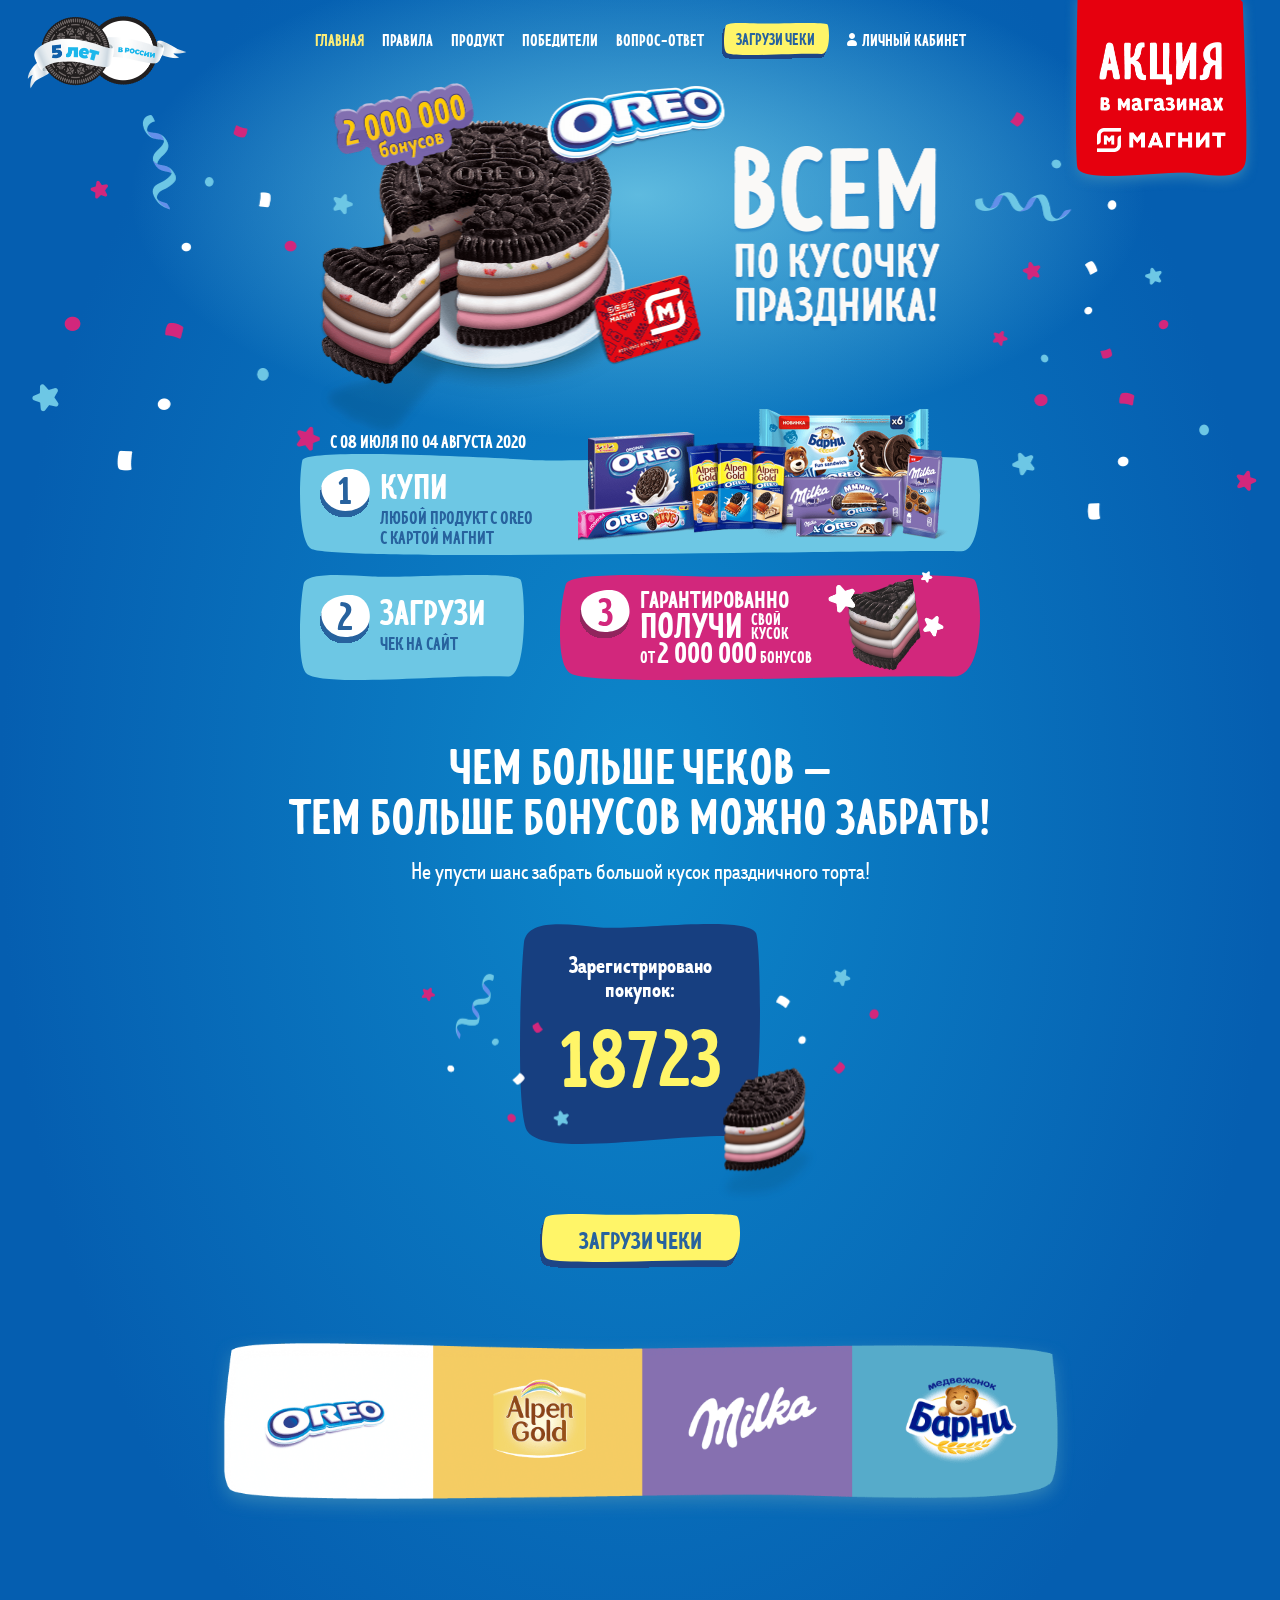
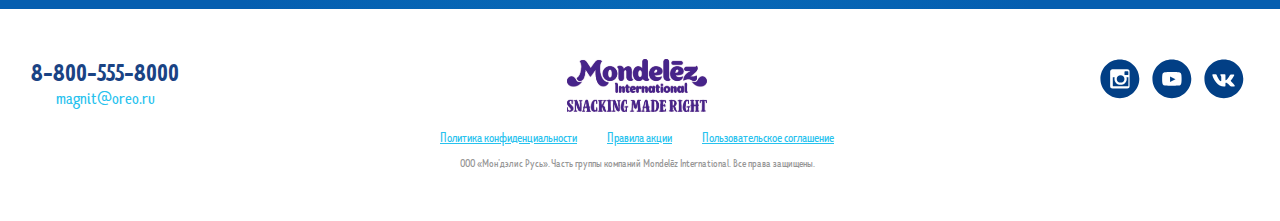
==== commit fa776019: "mail" ====
--- a/index.html
+++ b/index.html
@@ -2,7 +2,7 @@
 <html lang="en">
 <head>
 	<meta charset="UTF-8">
-	<title>Oreo 5ka</title>
+	<title>Oreo Magnit</title>
 	<meta http-equiv="X-UA-Compatible" content="IE=edge">
     <meta name="viewport" content="width=device-width, initial-scale=1.0, maximum-scale=1.0, minimum-scale=1.0, user-scalable=no">
     <meta name="format-detection" content="telephone=no">
@@ -102,7 +102,7 @@
 			<div class="footer-inner">
 				<div class="footer-contacts">
 					<a href="tel:8-800-555-8000" class="support-phone">8-800-555-8000</a>
-					<a href="mail:5ka@oreo.ru" class="support-mail">5ka@oreo.ru</a>
+					<a href="mail:magnit@oreo.ru" class="support-mail">magnit@oreo.ru</a>
 				</div>
 				<div class="footer-nav">
 					<div class="mndlz-logo">
@@ -215,10 +215,14 @@
                     		</div>                  		
                     	</div>
                     	<div class="input-field">
+                    		<input type="text" name="email" placeholder="E-mail" required>                    		
+                    	</div>
+                    	<div class="input-field">
                     		<input type="text" name="phone" class="phone-mask" placeholder="Мобильный телефон" required>                    		
                     	</div>
-                    	<div class="input-field">
-                    		<input type="text" name="email" placeholder="E-mail" required>                    		
+              			<div class="popup-phone-text">Данный номер должен быть привязан <br>к карте лояльности сети «Магнит»</div>
+              			<div class="input-field">
+                    		<input type="text" name="code" placeholder="Промокод (если есть)">                    		
                     	</div>
                     	<div class="checkbox-wrapper">
 							<div class="input-field checkbox-field">
--- a/css/styles.css
+++ b/css/styles.css
@@ -809,10 +809,10 @@
     top: -10px;
     left: -15px;
     width: 146px;
-    height: 184px;
+    height: 260px;
     background: #173F80;
     border-radius: 15px;
-    padding: 40px 16px 10px;
+    padding: 40px 10px 10px 16px;
     z-index: 0;
 }
 
@@ -827,7 +827,7 @@
     font-weight: normal;
     text-transform: none;
     text-decoration: underline;
-    margin: 6px 0;
+    margin: 15px 0;
 }
 
 .login-menu a:hover {
@@ -847,6 +847,7 @@
     font-size: 14px;
     line-height: 1;
     color: #6DC7E4;
+    margin: 0;
 }
 
 .logout-link::after {
@@ -1052,6 +1053,25 @@
     font-size: 14px;
     line-height: 17px;
     margin-bottom: 15px;
+}
+
+.popup-phone-text {
+    position: relative;
+    padding-left: 35px;
+    font-size: 16px;
+    line-height: 14px;
+    margin-bottom: 20px;
+}
+
+.popup-phone-text::before {
+    content: '';
+    position: absolute;
+    top: 0;
+    left: 0;
+    width: 24px;
+    height: 24px;
+    background: url(../img/attention.svg) center no-repeat;
+    background-size: contain;
 }
 
 .reg-text {
@@ -1177,7 +1197,7 @@
 .input-field textarea.error,
 .input-field select.error + .select2-container .select2-selection--single {
     color: #D2311A;
-    border-color: #D2311A;
+    border: 2px solid #D2311A;
 }
 
 .input-field input.error[type="checkbox"] ~ .checkbox-text,
@@ -1364,6 +1384,7 @@
     padding: 20px;
     background: url(../img/profile-bg.svg) center no-repeat;
     background-size: 884px 224px;
+    z-index: 1;
 }
 
 .profile-avatar {
@@ -1491,22 +1512,6 @@
     justify-content: space-between;
 }
 
-.lk-title {
-    display: flex;
-    -ms-align-items: center;
-    align-items: center;
-    justify-content: center;
-    width: 607px;
-    height: 174px;
-    font-weight: bold;
-    font-size: 32px;
-    line-height: 39px;
-    text-transform: uppercase;
-    background: url(../img/lk-title-bg.png) center 0 no-repeat;
-    background-size: contain;
-    margin: auto;
-}
-
 .table-wrapper {
     max-width: 820px;
     width: 100%;
@@ -1519,6 +1524,7 @@
 }
 
 .lk-table {
+    max-width: 560px;
     margin-bottom: 80px;
 }
 
@@ -1543,6 +1549,8 @@
 }
 
 .lk-table table td {
+    font-size: 24px;
+    line-height: 29px;
     text-align: center;
 }
 
@@ -1551,6 +1559,8 @@
     display: flex;
     -ms-align-items: center;
     align-items: center;
+    font-size: 18px;
+    line-height: 22px;
 }
 
 .win-info {
@@ -2450,6 +2460,221 @@
     text-align: center;
     text-transform: uppercase;
     color: #FFF568;
+}
+
+.lk-page .container {
+    position: relative;
+}
+
+.lk-decor1 {
+    position: absolute;
+    top: -175px;
+    left: 0;
+    width: 142px;
+}
+
+.lk-decor2 {
+    position: absolute;
+    top: 25px;
+    right: 0;
+    width: 191px;
+}
+
+.lk-title {
+    font-weight: bold;
+    font-size: 36px;
+    line-height: 44px;
+    text-align: center;
+    margin-bottom: 15px;
+}
+
+.lk-prizes {
+    position: relative;
+    display: flex;
+    justify-content: space-between;
+    max-width: 884px;
+    width: 100%;
+    margin: 0 auto 20px;
+    z-index: 1;
+}
+
+.lk-prize {
+    display: flex;
+    -ms-align-items: center;
+    align-items: center;
+    justify-content: space-between;
+    width: 280px;
+    height: 80px;
+    padding: 17px 10px;
+    background: url(../img/lk-prize-bg.svg) center no-repeat;
+    background-size: contain;
+}
+
+.lk-prize1 {
+    padding: 17px 30px;
+}
+
+.lk-prize-text {
+    font-weight: bold;
+    font-size: 21px;
+    line-height: 21px;
+    color: #6DC7E4;
+}
+
+.lk-prize-num {
+    min-width: 60px;
+    font-weight: bold;
+    font-size: 36px;
+    line-height: 44px;
+    text-align: center;
+    text-transform: uppercase;
+}
+
+.lk-prize-cake {
+    max-width: 39px;
+    width: 100%;
+}
+
+.lk-prize-card {
+    max-width: 67px;
+    width: 100%;
+}
+
+.lk-text {
+    font-size: 24px;
+    line-height: 1.1;
+    text-align: center;
+    margin-bottom: 56px;
+}
+
+.lk-points-checks {
+    display: flex;
+    justify-content: space-between;
+    max-width: 884px;
+    width: 100%;
+    margin: 0 auto;
+}
+
+.lk-subtitle {
+    font-weight: bold;
+    font-size: 32px;
+    line-height: 39px;
+    text-align: center;
+    text-transform: uppercase;
+    margin-bottom: 25px;
+}
+
+.lk-points {
+    max-width: 280px;
+    width: 100%;
+}
+
+.lk-point {
+    position: relative;
+    width: 280px;
+    height: 180px;
+    padding: 40px 15px 15px;
+    background: url(../img/lk-point-bg.svg) center no-repeat;
+    background-size: contain;
+    margin-bottom: 25px;
+}
+
+.lk-point3 {
+    height: 200px;
+    background: url(../img/lk-point3-bg.svg) center no-repeat;
+    background-size: contain;
+    margin-bottom: 0;
+}
+
+.lk-point-num {
+    position: absolute;
+    top: -16px;
+    left: 0;
+    right: 0;
+    font-weight: bold;
+    font-size: 30px;
+    line-height: 46px;
+    text-align: center;
+    color: #27629E;
+    width: 48px;
+    height: 46px;
+    margin: auto;
+    background: url(../img/step-num-bg.svg) center no-repeat;
+    background-size: contain;
+}
+
+.lk-point-text {
+    font-weight: bold;
+    font-size: 18px;
+    line-height: 1;
+    text-align: center;
+}
+
+.promocode-copy {
+    display: flex;
+    -ms-align-items: center;
+    align-items: center;
+    justify-content: center;
+    margin: 7px 0;
+}
+
+.promocode-link {
+    min-width: 100px;
+    width: auto;
+    height: 44px;
+    padding: 15px 10px;
+    background: url(../img/promocode-bg.svg) center no-repeat;
+    background-size: 100% 100%;
+    font-weight: bold;
+    font-size: 21px;
+    line-height: 1;
+    text-align: center;
+    text-transform: uppercase;
+    color: #27629E;
+    margin-right: 5px;
+}
+
+.clipboard {
+    width: 36px;
+    height: 36px;
+    background: url(../img/copy-button.svg) center no-repeat;
+    background-size: contain;
+    margin: 0 3px;
+}
+
+.promocode-btn {
+    width: 36px;
+    height: 36px;
+    margin: 0 3px;
+}
+
+.lk-invites {
+    font-size: 16px;
+    line-height: 20px;
+    text-align: center;
+}
+
+.lk-invites span {
+    font-weight: bold;
+    font-size: 21px;
+    line-height: 25px;
+}
+
+.lk-point-img1 {
+    max-width: 191px;
+    width: 100%;
+    margin: 10px auto 0;
+}
+
+.lk-point-img2 {
+    max-width: 229px;
+    width: 100%;
+    margin: 10px auto 0;
+}
+
+.lk-checks {
+    max-width: 560px;
+    width: 100%;
 }
 
 @media (max-width: 1200px) {
@@ -2666,7 +2891,7 @@
         background: #6DC7E4;
         width: 100%;
         height: auto;
-        margin: 30px auto 60px;
+        margin: 30px auto;
         padding: 22px 15px 22px 140px;
     }
 
@@ -2710,16 +2935,6 @@
         left: auto;
         right: 0;
         transform: rotate(-180deg);
-    }
-
-    .lk-title {
-        max-width: 355px;
-        width: 100%;
-        height: 70px;
-        line-height: 1;
-        background: url(../img/lk-title-bg-mob.svg) center 0 no-repeat;
-        background-size: contain;
-        margin-bottom: 40px;
     }
 
     .lk-table {
@@ -3111,14 +3326,90 @@
     .buy-block {
         margin-bottom: 165px;
     }
+
+    .lk-decor1 {
+        display: none;
+    }
+
+    .lk-decor2 {
+        top: 75px;
+    }
+
+    .lk-title {
+        font-size: 30px;
+        line-height: 36px;
+        margin-bottom: 30px;
+    }
+
+    .lk-prizes {
+        max-width: 310px;
+        margin-bottom: 30px;
+    }
+
+    .lk-prize {
+        flex-direction: column;
+        position: relative;
+        width: 90px;
+        height: 120px;
+        padding: 29px 8px 14px;
+        background: url(../img/lk-prize-bg-mob.svg) center no-repeat;
+        background-size: contain;
+    }
+
+    .lk-prize1 {
+        padding: 14px 8px;
+    }
+
+    .lk-prize-text {
+        font-size: 14px;
+        line-height: 1;
+        text-align: center;
+        margin-bottom: 10px;
+    }
+
+    .lk-prize-num {
+        font-size: 32px;
+        line-height: 39px;
+    }
+
+    .lk-prize-cake {
+        position: absolute;
+        top: -5px;
+        left: 0;
+        right: 0;
+        max-width: 22px;
+        margin: auto;
+    }
+
+    .lk-prize-card {
+        position: absolute;
+        top: -5px;
+        left: 0;
+        right: 0;
+        max-width: 31px;
+        margin: auto;
+    }
+
+    .lk-points-checks {
+        flex-direction: column;
+    }
+
+    .lk-checks {
+        order: -1;
+        margin-bottom: 50px;
+    }
+
+    .lk-points {
+        margin: auto;
+    }
+
+    .moderation {
+        font-size: 18px;
+        line-height: 22px;
+    }
 }
 
 @media (max-width: 370px) {
-    .lk-title {
-        height: 58px;
-        font-size: 28px;
-    }
-
     .product-img {
         width: 140px;
         height: 119px;
